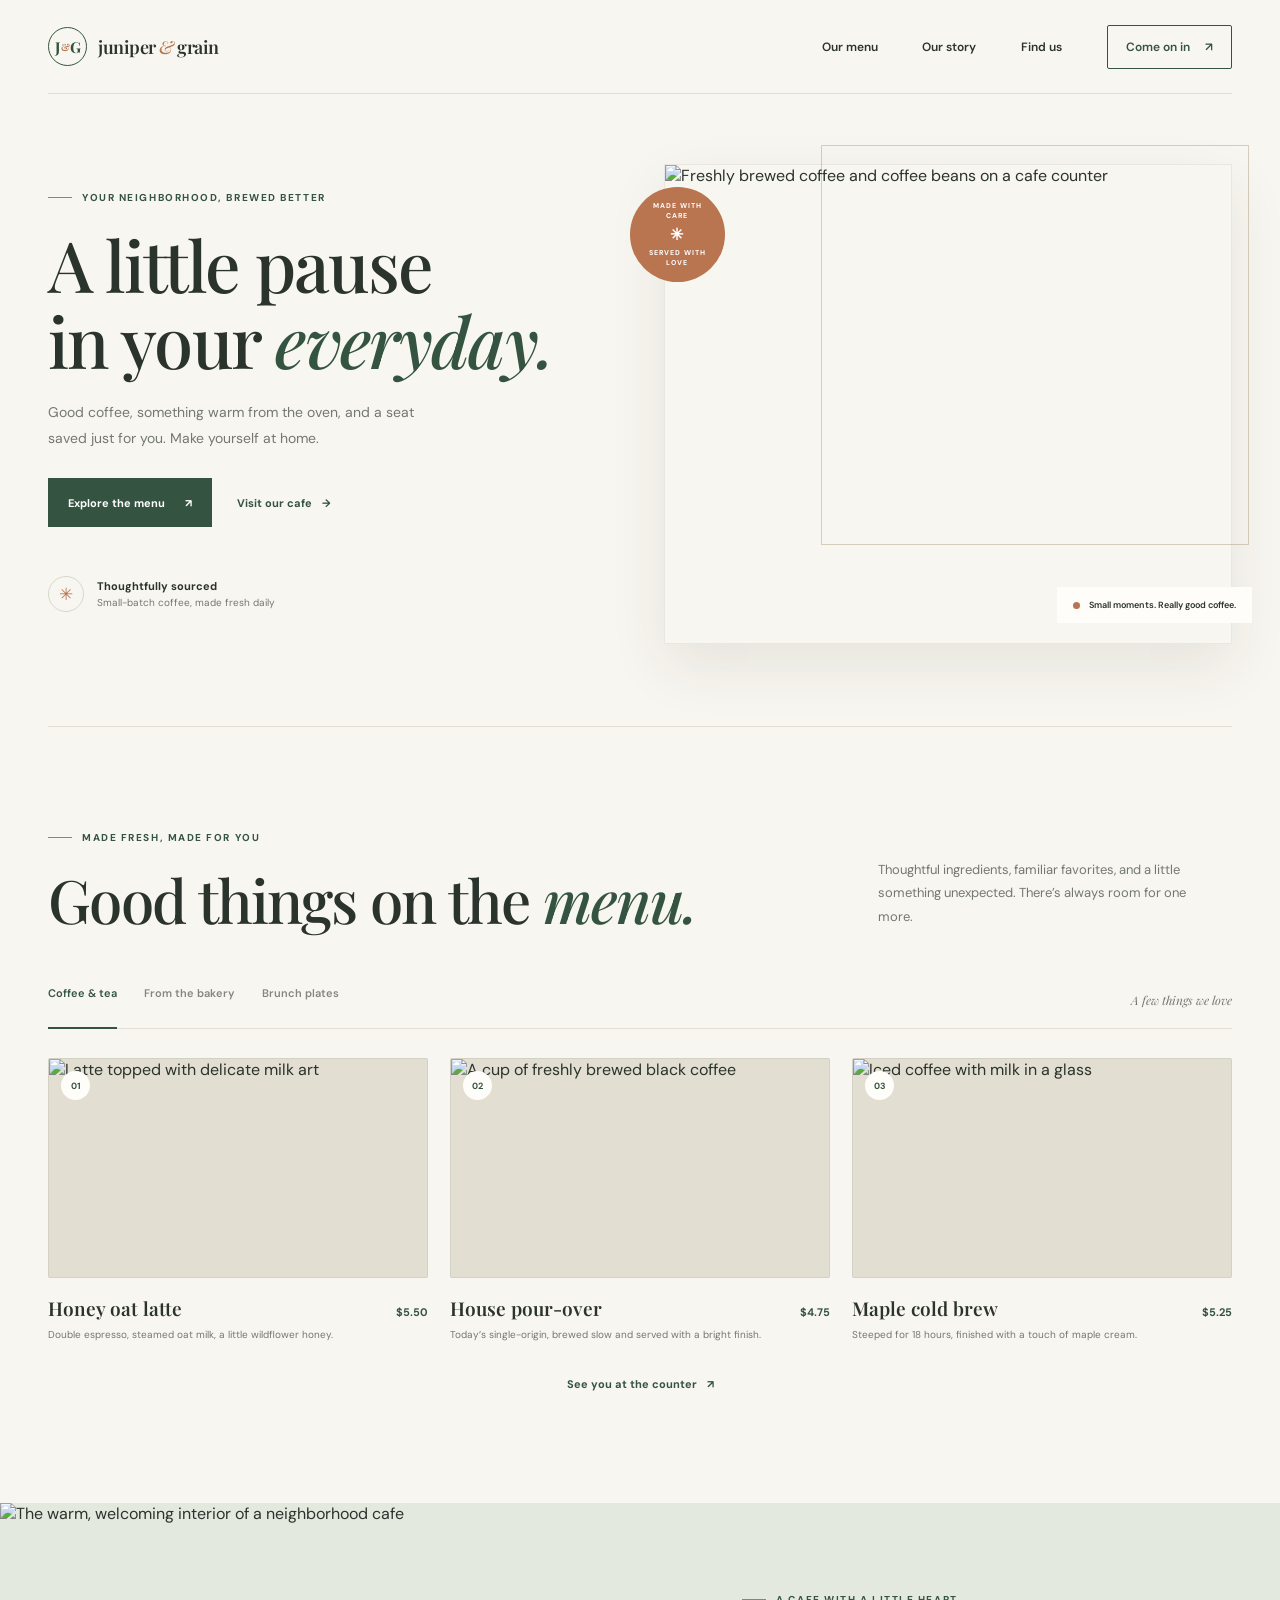
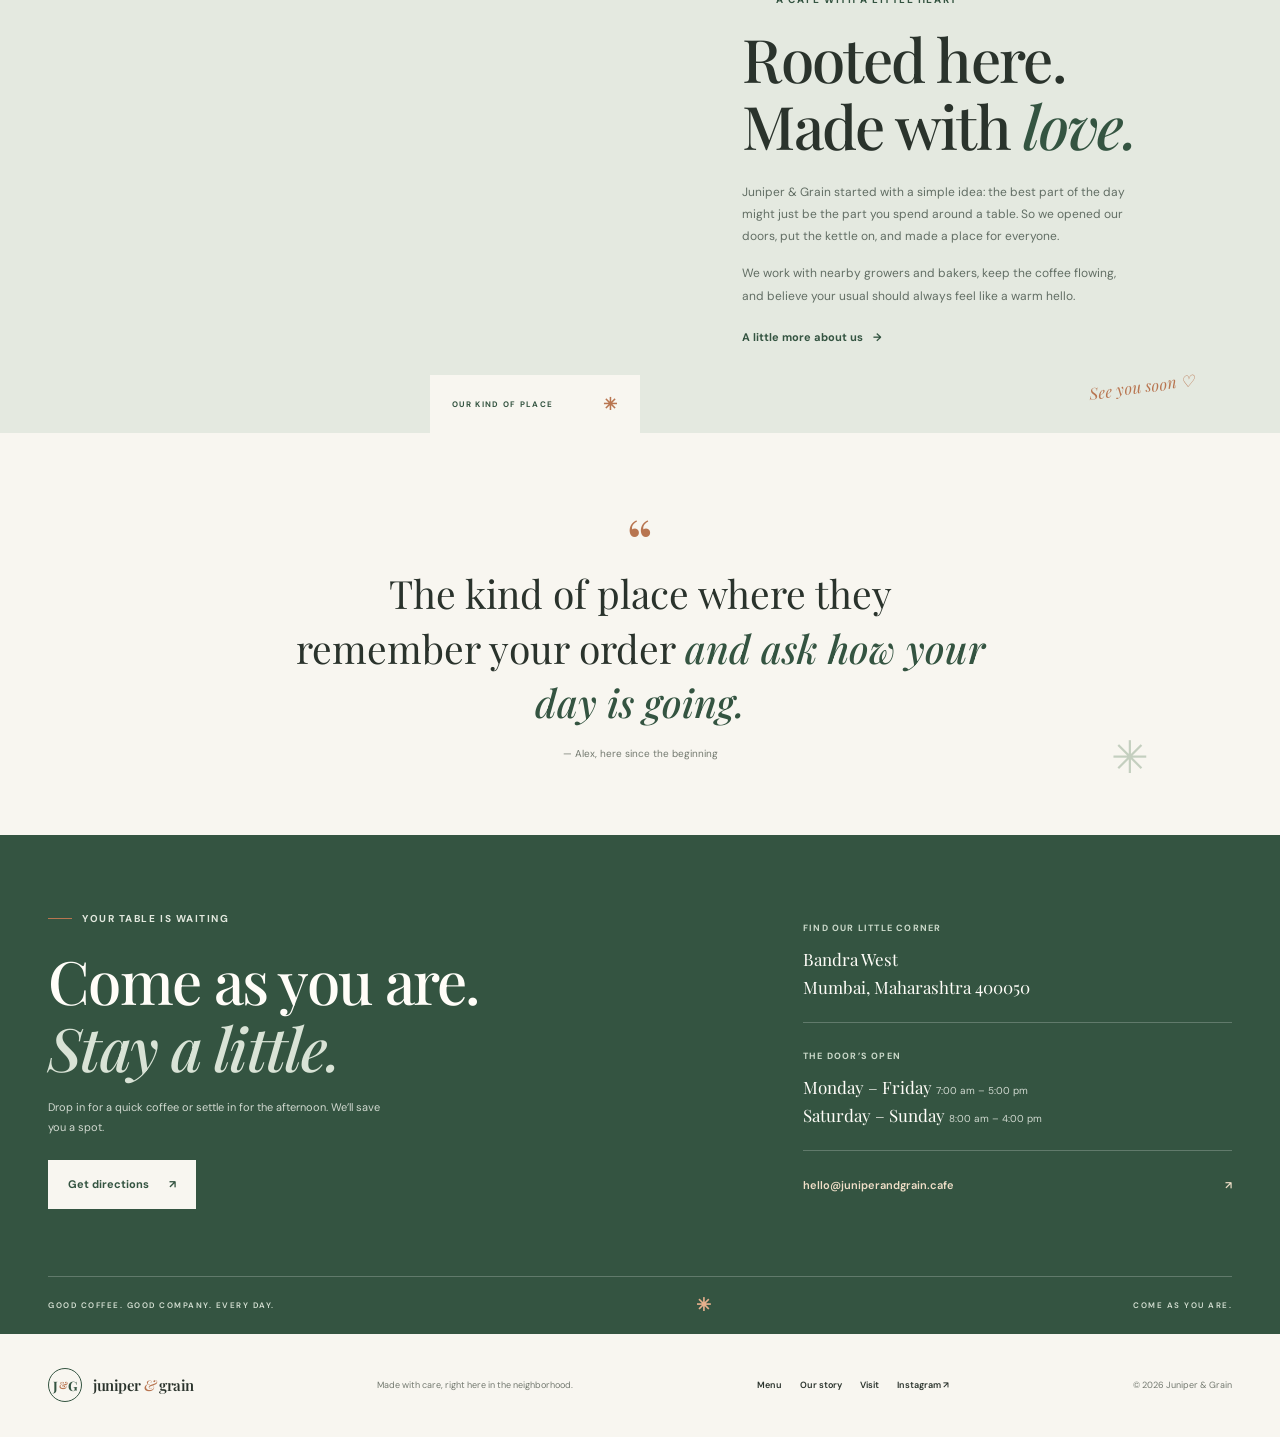
==== index.html @ 4d173488 "Build cafe landing page Co-authored-by: Copilot <223556219+Copilot@users.noreply.github.com>" ====
<!doctype html>
<html lang="en">
  <head>
    <meta charset="UTF-8" />
    <meta name="viewport" content="width=device-width, initial-scale=1.0" />
    <meta
      name="description"
      content="Juniper & Grain is your neighborhood cafe for thoughtfully brewed coffee, fresh pastries, and slow mornings."
    />
    <meta name="theme-color" content="#f6f2e9" />
    <title>Juniper &amp; Grain — A neighborhood cafe</title>
    <link rel="preconnect" href="https://fonts.googleapis.com" />
    <link rel="preconnect" href="https://fonts.gstatic.com" crossorigin />
    <link
      href="https://fonts.googleapis.com/css2?family=DM+Sans:wght@400;500;600;700&family=Playfair+Display:wght@500;600;700&display=swap"
      rel="stylesheet"
    />
    <link rel="stylesheet" href="styles.css" />
    <script src="script.js" defer></script>
  </head>
  <body>
    <a class="skip-link" href="#main">Skip to content</a>
    <header class="site-header">
      <a class="brand" href="#home" aria-label="Juniper and Grain home">
        <span class="brand-mark" aria-hidden="true">J<span>&amp;</span>G</span>
        <span class="brand-name">juniper <em>&amp;</em> grain</span>
      </a>

      <button
        class="menu-toggle"
        type="button"
        aria-expanded="false"
        aria-controls="primary-nav"
        aria-label="Open navigation"
      >
        <span></span>
        <span></span>
      </button>

      <nav class="primary-nav" id="primary-nav" aria-label="Main navigation">
        <a href="#menu">Our menu</a>
        <a href="#story">Our story</a>
        <a href="#visit">Find us</a>
        <a class="nav-cta" href="#visit">Come on in <span aria-hidden="true">↗</span></a>
      </nav>
    </header>

    <main id="main">
      <section class="hero section-wrap" id="home">
        <div class="hero-copy">
          <p class="eyebrow"><span></span> Your neighborhood, brewed better</p>
          <h1>A little pause<br /><span class="hero-heading-last">in your <em>everyday.</em></span></h1>
          <p class="hero-description">
            Good coffee, something warm from the oven, and a seat saved just for you.
            Make yourself at home.
          </p>
          <div class="hero-actions">
            <a class="button button-dark" href="#menu">Explore the menu <span aria-hidden="true">↗</span></a>
            <a class="text-link" href="#visit">Visit our cafe <span aria-hidden="true">→</span></a>
          </div>
          <div class="hero-note">
            <span class="note-icon" aria-hidden="true">✳</span>
            <p><strong>Thoughtfully sourced</strong><br />Small-batch coffee, made fresh daily</p>
          </div>
        </div>
        <div class="hero-visual">
          <img
            src="https://images.unsplash.com/photo-1495474472287-4d71bcdd2085?auto=format&amp;fit=crop&amp;w=1200&amp;q=85"
            alt="Freshly brewed coffee and coffee beans on a cafe counter"
            fetchpriority="high"
          />
          <div class="image-stamp" aria-label="Made with care, served with love">
            <span>MADE WITH CARE</span>
            <span class="stamp-star" aria-hidden="true">✳</span>
            <span>SERVED WITH LOVE</span>
          </div>
          <div class="hero-caption">
            <span class="caption-dot"></span>
            <span>Small moments. Really good coffee.</span>
          </div>
        </div>
        <div class="hero-side-note" aria-hidden="true">EST. 2018&nbsp; · &nbsp;BREWED DAILY</div>
      </section>

      <section class="menu-section section-wrap" id="menu">
        <div class="section-heading">
          <div>
            <p class="eyebrow"><span></span> Made fresh, made for you</p>
            <h2>Good things<br class="mobile-break" /> on the <em>menu.</em></h2>
          </div>
          <p class="section-intro">
            Thoughtful ingredients, familiar favorites, and a little something
            unexpected. There’s always room for one more.
          </p>
        </div>

        <div class="menu-toolbar">
          <div class="menu-tabs" role="tablist" aria-label="Menu categories">
            <button class="menu-tab is-active" id="tab-coffee" type="button" role="tab" aria-selected="true" aria-controls="menu-items" data-category="coffee">Coffee &amp; tea</button>
            <button class="menu-tab" id="tab-bakery" type="button" role="tab" aria-selected="false" aria-controls="menu-items" data-category="bakery">From the bakery</button>
            <button class="menu-tab" id="tab-brunch" type="button" role="tab" aria-selected="false" aria-controls="menu-items" data-category="brunch">Brunch plates</button>
          </div>
          <span class="menu-caption">A few things we love</span>
        </div>

        <div class="menu-grid" id="menu-items" role="tabpanel" aria-labelledby="tab-coffee" aria-live="polite">
          <article class="menu-card" data-category="coffee">
            <div class="menu-card-image">
              <img src="https://images.unsplash.com/photo-1461023058943-07fcbe16d735?auto=format&amp;fit=crop&amp;w=700&amp;q=80" alt="Latte topped with delicate milk art" loading="lazy" />
              <span class="card-number">01</span>
            </div>
            <div class="menu-card-copy">
              <div><h3>Honey oat latte</h3><span class="price">$5.50</span></div>
              <p>Double espresso, steamed oat milk, a little wildflower honey.</p>
            </div>
          </article>
          <article class="menu-card" data-category="coffee">
            <div class="menu-card-image">
              <img src="https://images.unsplash.com/photo-1511920170033-f8396924c348?auto=format&amp;fit=crop&amp;w=700&amp;q=80" alt="A cup of freshly brewed black coffee" loading="lazy" />
              <span class="card-number">02</span>
            </div>
            <div class="menu-card-copy">
              <div><h3>House pour-over</h3><span class="price">$4.75</span></div>
              <p>Today’s single-origin, brewed slow and served with a bright finish.</p>
            </div>
          </article>
          <article class="menu-card" data-category="coffee">
            <div class="menu-card-image">
              <img src="https://images.unsplash.com/photo-1570968915860-54d5c301fa9f?auto=format&amp;fit=crop&amp;w=700&amp;q=80" alt="Iced coffee with milk in a glass" loading="lazy" />
              <span class="card-number">03</span>
            </div>
            <div class="menu-card-copy">
              <div><h3>Maple cold brew</h3><span class="price">$5.25</span></div>
              <p>Steeped for 18 hours, finished with a touch of maple cream.</p>
            </div>
          </article>
        </div>
        <a class="menu-all-link" href="#visit">See you at the counter <span aria-hidden="true">↗</span></a>
      </section>

      <section class="story-section" id="story">
        <div class="story-image">
          <img
            src="https://images.unsplash.com/photo-1445116572660-236099ec97a0?auto=format&amp;fit=crop&amp;w=1200&amp;q=85"
            alt="The warm, welcoming interior of a neighborhood cafe"
            loading="lazy"
          />
          <div class="story-image-label"><span>OUR KIND OF PLACE</span><span aria-hidden="true">✳</span></div>
        </div>
        <div class="story-copy">
          <p class="eyebrow"><span></span> A cafe with a little heart</p>
          <h2>Rooted here.<br />Made with <em>love.</em></h2>
          <p>
            Juniper &amp; Grain started with a simple idea: the best part of the day
            might just be the part you spend around a table. So we opened our doors,
            put the kettle on, and made a place for everyone.
          </p>
          <p>
            We work with nearby growers and bakers, keep the coffee flowing, and
            believe your usual should always feel like a warm hello.
          </p>
          <a class="text-link" href="#visit">A little more about us <span aria-hidden="true">→</span></a>
          <div class="handwritten">See you soon <span aria-hidden="true">♡</span></div>
        </div>
      </section>

      <section class="quote-section section-wrap">
        <span class="quote-mark" aria-hidden="true">“</span>
        <blockquote>
          The kind of place where they remember your order
          <em>and ask how your day is going.</em>
        </blockquote>
        <p>— Alex, here since the beginning</p>
        <div class="quote-decoration" aria-hidden="true">✳</div>
      </section>

      <section class="visit-section" id="visit">
        <div class="visit-inner section-wrap">
          <div class="visit-heading">
            <p class="eyebrow"><span></span> Your table is waiting</p>
            <h2>Come as you are.<br /><em>Stay a little.</em></h2>
            <p>Drop in for a quick coffee or settle in for the afternoon. We’ll save you a spot.</p>
            <a class="button button-light" href="https://maps.google.com/?q=Juniper+and+Grain+Cafe,+Bandra+West,+Mumbai" target="_blank" rel="noreferrer">Get directions <span aria-hidden="true">↗</span></a>
          </div>
          <div class="visit-details">
            <div class="detail-block">
              <span class="detail-label">Find our little corner</span>
              <p>Bandra West<br />Mumbai, Maharashtra 400050</p>
            </div>
            <div class="detail-block">
              <span class="detail-label">The door’s open</span>
              <p>Monday – Friday <span>7:00 am – 5:00 pm</span><br />Saturday – Sunday <span>8:00 am – 4:00 pm</span></p>
            </div>
            <a class="contact-link" href="mailto:hello@juniperandgrain.cafe">hello@juniperandgrain.cafe <span aria-hidden="true">↗</span></a>
          </div>
        </div>
        <div class="visit-bottom section-wrap">
          <span>GOOD COFFEE. GOOD COMPANY. EVERY DAY.</span>
          <span aria-hidden="true">✳</span>
          <span>COME AS YOU ARE.</span>
        </div>
      </section>
    </main>

    <footer class="site-footer section-wrap">
      <a class="brand" href="#home" aria-label="Juniper and Grain home">
        <span class="brand-mark" aria-hidden="true">J<span>&amp;</span>G</span>
        <span class="brand-name">juniper <em>&amp;</em> grain</span>
      </a>
      <p>Made with care, right here in the neighborhood.</p>
      <div class="footer-links">
        <a href="#menu">Menu</a>
        <a href="#story">Our story</a>
        <a href="#visit">Visit</a>
        <a href="https://instagram.com" target="_blank" rel="noreferrer">Instagram ↗</a>
      </div>
      <span class="copyright">© <span id="year"></span> Juniper &amp; Grain</span>
    </footer>
  </body>
</html>
---- styles.css ----
:root {
  color-scheme: light;
  --cream: #f8f6f0;
  --paper: #fffdf9;
  --ink: #2a332c;
  --muted: #73796f;
  --green: #345441;
  --green-dark: #24392d;
  --sage: #e4e9e0;
  --orange: #b87550;
  --line: #e2dfd5;
  --serif: "Playfair Display", Georgia, serif;
  --sans: "DM Sans", Arial, sans-serif;
}

* {
  box-sizing: border-box;
}

html {
  scroll-behavior: smooth;
  scroll-padding-top: 90px;
}

body {
  margin: 0;
  background: var(--cream);
  color: var(--ink);
  font-family: var(--sans);
  -webkit-font-smoothing: antialiased;
}

img {
  display: block;
  width: 100%;
}

a {
  color: inherit;
  text-decoration: none;
}

button {
  font: inherit;
}

.skip-link {
  position: absolute;
  z-index: 20;
  top: 10px;
  left: 10px;
  padding: 10px 14px;
  transform: translateY(-160%);
  background: var(--paper);
  color: var(--ink);
}

.skip-link:focus {
  transform: translateY(0);
}

.section-wrap {
  width: min(1200px, calc(100% - 96px));
  margin-inline: auto;
}

.site-header {
  position: relative;
  z-index: 5;
  display: flex;
  width: min(1320px, calc(100% - 96px));
  height: 94px;
  margin: 0 auto;
  align-items: center;
  justify-content: space-between;
  border-bottom: 1px solid rgba(38, 53, 44, 0.13);
}

.brand {
  display: inline-flex;
  align-items: center;
  gap: 11px;
}

.brand-mark {
  display: flex;
  width: 39px;
  height: 39px;
  align-items: center;
  justify-content: center;
  border: 1.4px solid var(--green);
  border-radius: 50%;
  color: var(--green);
  font-family: var(--serif);
  font-size: 15px;
  font-weight: 700;
  letter-spacing: -1.5px;
}

.brand-mark span {
  margin-inline: 2px;
  color: var(--orange);
  font-size: 10px;
}

.brand-name {
  font-family: var(--serif);
  font-size: 18px;
  font-weight: 600;
  letter-spacing: -0.5px;
}

.brand-name em {
  color: var(--orange);
  font-weight: 500;
}

.primary-nav {
  display: flex;
  align-items: center;
  gap: clamp(24px, 3.5vw, 52px);
  font-size: 12px;
  font-weight: 600;
}

.primary-nav > a:not(.nav-cta),
.footer-links a {
  transition: color 160ms ease;
}

.primary-nav > a:not(.nav-cta):hover,
.footer-links a:hover {
  color: var(--orange);
}

.nav-cta {
  padding: 13px 18px;
  border: 1px solid var(--green);
  border-radius: 2px;
  color: var(--green);
  transition: background 160ms ease, color 160ms ease;
}

.nav-cta:hover {
  background: var(--green);
  color: var(--paper);
}

.nav-cta span {
  margin-left: 12px;
}

.menu-toggle {
  display: none;
}

.hero {
  position: relative;
  display: grid;
  min-height: 610px;
  padding-block: 70px 82px;
  align-items: center;
  grid-template-columns: 1fr 1fr;
  gap: 4%;
}

.hero-copy {
  padding-bottom: 5px;
}

.eyebrow {
  display: flex;
  margin: 0 0 22px;
  align-items: center;
  gap: 10px;
  color: var(--green);
  font-size: 10px;
  font-weight: 700;
  letter-spacing: 1.55px;
  text-transform: uppercase;
}

.eyebrow > span {
  width: 24px;
  height: 1px;
  background: var(--orange);
}

h1,
h2,
h3,
p {
  margin-top: 0;
}

h1,
h2 {
  font-family: var(--serif);
  font-weight: 500;
  letter-spacing: -1.7px;
}

.hero h1 {
  margin-bottom: 22px;
  font-size: clamp(52px, 5.5vw, 72px);
  line-height: 1.08;
}

.hero-heading-last {
  white-space: nowrap;
}

h1 em,
h2 em {
  color: var(--green);
  font-weight: 500;
}

.hero-description {
  max-width: 390px;
  margin-bottom: 27px;
  color: var(--muted);
  font-size: 14px;
  line-height: 1.85;
}

.hero-actions {
  display: flex;
  align-items: center;
  gap: 25px;
}

.button {
  display: inline-flex;
  min-height: 49px;
  padding: 0 20px;
  align-items: center;
  justify-content: center;
  gap: 20px;
  font-size: 11px;
  font-weight: 700;
  transition: transform 160ms ease, background 160ms ease;
}

.button:hover {
  transform: translateY(-2px);
}

.button-dark {
  background: var(--green);
  color: white;
}

.button-dark:hover {
  background: var(--green-dark);
}

.text-link {
  display: inline-flex;
  align-items: center;
  gap: 10px;
  color: var(--green);
  font-size: 11px;
  font-weight: 700;
}

.text-link span,
.menu-all-link span {
  transition: transform 160ms ease;
}

.text-link:hover span,
.menu-all-link:hover span {
  transform: translateX(4px);
}

.hero-note {
  display: flex;
  margin-top: 49px;
  align-items: center;
  gap: 13px;
}

.note-icon {
  display: grid;
  width: 36px;
  height: 36px;
  place-items: center;
  border: 1px solid #d5d9cd;
  border-radius: 50%;
  color: var(--orange);
  font-size: 17px;
}

.hero-note p {
  margin: 0;
  color: var(--muted);
  font-size: 10px;
  line-height: 1.55;
}

.hero-note strong {
  color: var(--ink);
  font-size: 11px;
}

.hero-visual {
  position: relative;
  min-width: 0;
  height: min(480px, 40vw);
  min-height: 370px;
}

.hero-visual::before {
  position: absolute;
  z-index: -1;
  top: -19px;
  right: -17px;
  width: 75%;
  height: 83%;
  border: 1px solid #d5cdbb;
  content: "";
}

.hero-visual > img {
  height: 100%;
  border: 1px solid rgba(42, 51, 44, 0.08);
  box-shadow: 0 22px 55px rgba(48, 47, 36, 0.09);
  object-fit: cover;
  object-position: center;
}

.image-stamp {
  position: absolute;
  top: 23px;
  left: -34px;
  display: flex;
  width: 95px;
  height: 95px;
  padding: 15px;
  align-items: center;
  justify-content: center;
  flex-direction: column;
  border-radius: 50%;
  background: var(--orange);
  color: white;
  font-size: 7px;
  font-weight: 700;
  letter-spacing: 1px;
  line-height: 1.5;
  text-align: center;
}

.stamp-star {
  margin: 1px 0;
  font-size: 16px;
}

.hero-caption {
  position: absolute;
  right: -20px;
  bottom: 21px;
  display: flex;
  padding: 12px 16px;
  align-items: center;
  gap: 9px;
  background: var(--paper);
  font-size: 9px;
  font-weight: 600;
}

.caption-dot {
  width: 7px;
  height: 7px;
  border-radius: 50%;
  background: var(--orange);
}

.hero-side-note {
  position: absolute;
  right: -51px;
  bottom: 73px;
  color: #77786e;
  font-size: 8px;
  letter-spacing: 1.8px;
  transform: rotate(90deg);
  transform-origin: right center;
}

.menu-section {
  padding-block: 104px 112px;
  border-top: 1px solid var(--line);
}

.section-heading {
  display: flex;
  align-items: end;
  justify-content: space-between;
  gap: 40px;
}

.section-heading h2,
.story-copy h2,
.visit-heading h2 {
  margin-bottom: 0;
  font-size: clamp(42px, 5vw, 60px);
  line-height: 1.12;
}

.section-intro {
  max-width: 330px;
  margin: 0 2% 5px 0;
  color: var(--muted);
  font-size: 13px;
  line-height: 1.8;
}

.mobile-break {
  display: none;
}

.menu-toolbar {
  display: flex;
  margin-top: 53px;
  padding-bottom: 14px;
  align-items: center;
  justify-content: space-between;
  border-bottom: 1px solid var(--line);
}

.menu-tabs {
  display: flex;
  gap: 27px;
}

.menu-tab {
  position: relative;
  padding: 0 0 14px;
  border: 0;
  background: transparent;
  color: #85877f;
  cursor: pointer;
  font-size: 11px;
  font-weight: 600;
}

.menu-tab::after {
  position: absolute;
  right: 0;
  bottom: -15px;
  left: 0;
  height: 2px;
  background: transparent;
  content: "";
}

.menu-tab.is-active {
  color: var(--green);
}

.menu-tab.is-active::after {
  background: var(--green);
}

.menu-tab:focus-visible,
a:focus-visible,
.menu-toggle:focus-visible {
  outline: 2px solid var(--orange);
  outline-offset: 4px;
}

.menu-caption {
  color: var(--muted);
  font-family: var(--serif);
  font-size: 12px;
  font-style: italic;
}

.menu-grid {
  display: grid;
  padding-top: 29px;
  grid-template-columns: repeat(3, 1fr);
  gap: 22px;
}

.menu-card {
  min-width: 0;
  animation: card-in 260ms ease both;
}

@keyframes card-in {
  from {
    opacity: 0;
    transform: translateY(8px);
  }
  to {
    opacity: 1;
    transform: translateY(0);
  }
}

.menu-card-image {
  position: relative;
  height: 220px;
  overflow: hidden;
  border: 1px solid rgba(42, 51, 44, 0.08);
  border-radius: 2px;
  background: #e2ded1;
}

.menu-card-image img {
  height: 100%;
  object-fit: cover;
  transition: transform 350ms ease;
}

.menu-card:hover .menu-card-image img {
  transform: scale(1.04);
}

.card-number {
  position: absolute;
  top: 12px;
  left: 12px;
  display: grid;
  width: 29px;
  height: 29px;
  place-items: center;
  border-radius: 50%;
  background: var(--paper);
  color: var(--green);
  font-size: 9px;
  font-weight: 700;
}

.menu-card-copy {
  padding-top: 17px;
}

.menu-card-copy > div {
  display: flex;
  align-items: baseline;
  justify-content: space-between;
  gap: 12px;
}

.menu-card h3 {
  margin-bottom: 6px;
  font-family: var(--serif);
  font-size: 19px;
  font-weight: 600;
}

.price {
  color: var(--green);
  font-size: 11px;
  font-weight: 700;
}

.menu-card-copy p {
  margin-bottom: 0;
  color: var(--muted);
  font-size: 10px;
  line-height: 1.6;
}

.menu-all-link {
  display: flex;
  width: fit-content;
  margin: 34px auto 0;
  align-items: center;
  gap: 10px;
  color: var(--green);
  font-size: 11px;
  font-weight: 700;
}

.story-section {
  display: grid;
  min-height: 530px;
  grid-template-columns: 1fr 1fr;
  background: var(--sage);
}

.story-image {
  position: relative;
  min-height: 500px;
}

.story-image > img {
  height: 100%;
  object-fit: cover;
}

.story-image-label {
  position: absolute;
  right: 0;
  bottom: 0;
  display: flex;
  min-width: 210px;
  padding: 18px 22px;
  align-items: center;
  justify-content: space-between;
  background: var(--cream);
  color: var(--green);
  font-size: 8px;
  font-weight: 700;
  letter-spacing: 1.3px;
}

.story-image-label span:last-child {
  color: var(--orange);
  font-size: 17px;
}

.story-copy {
  position: relative;
  display: flex;
  max-width: 600px;
  padding: 78px clamp(48px, 8vw, 120px);
  justify-content: center;
  flex-direction: column;
}

.story-copy .eyebrow {
  margin-bottom: 19px;
}

.story-copy h2 {
  margin-bottom: 22px;
}

.story-copy > p:not(.eyebrow) {
  margin-bottom: 15px;
  color: #626e64;
  font-size: 12px;
  line-height: 1.85;
}

.story-copy .text-link {
  margin-top: 8px;
}

.handwritten {
  position: absolute;
  right: 46px;
  bottom: 36px;
  color: var(--orange);
  font-family: var(--serif);
  font-size: 16px;
  font-style: italic;
  transform: rotate(-8deg);
}

.quote-section {
  position: relative;
  display: flex;
  min-height: 370px;
  padding-block: 75px;
  align-items: center;
  justify-content: center;
  flex-direction: column;
  text-align: center;
}

.quote-mark {
  height: 44px;
  color: var(--orange);
  font-family: var(--serif);
  font-size: 66px;
  line-height: 1;
}

.quote-section blockquote {
  max-width: 690px;
  margin: 14px 0 17px;
  font-family: var(--serif);
  font-size: clamp(25px, 3.5vw, 39px);
  line-height: 1.4;
}

.quote-section blockquote em {
  color: var(--green);
  font-weight: 500;
}

.quote-section > p {
  margin: 0;
  color: var(--muted);
  font-size: 10px;
}

.quote-decoration {
  position: absolute;
  right: 7%;
  bottom: 48px;
  color: #c4cfbf;
  font-size: 45px;
}

.visit-section {
  background: var(--green);
  color: #fffdf8;
}

.visit-inner {
  display: grid;
  padding-block: 77px 67px;
  grid-template-columns: 1fr 0.7fr;
  gap: 12%;
}

.visit-heading .eyebrow {
  color: #e2e8de;
}

.visit-heading h2 {
  margin-bottom: 17px;
}

.visit-heading h2 em {
  color: #d9e3d6;
}

.visit-heading > p:not(.eyebrow) {
  max-width: 350px;
  margin-bottom: 22px;
  color: #d1d9d0;
  font-size: 11px;
  line-height: 1.8;
}

.button-light {
  background: var(--cream);
  color: var(--green);
}

.button-light:hover {
  background: white;
}

.visit-details {
  padding-top: 10px;
}

.detail-block {
  margin-bottom: 27px;
  padding-bottom: 21px;
  border-bottom: 1px solid rgba(255, 255, 255, 0.22);
}

.detail-label {
  display: block;
  margin-bottom: 11px;
  color: #cbd9ca;
  font-size: 9px;
  font-weight: 700;
  letter-spacing: 1.2px;
  text-transform: uppercase;
}

.detail-block p {
  margin: 0;
  font-family: var(--serif);
  font-size: 17px;
  line-height: 1.65;
}

.detail-block p span {
  color: #d1d9d0;
  font-family: var(--sans);
  font-size: 10px;
}

.contact-link {
  display: flex;
  justify-content: space-between;
  color: #f0dfc8;
  font-size: 11px;
  font-weight: 600;
}

.visit-bottom {
  display: flex;
  min-height: 58px;
  align-items: center;
  justify-content: space-between;
  border-top: 1px solid rgba(255, 255, 255, 0.22);
  color: #d4dfd2;
  font-size: 8px;
  font-weight: 600;
  letter-spacing: 1.5px;
}

.visit-bottom span:nth-child(2) {
  color: #e7b08d;
  font-size: 18px;
}

.site-footer {
  display: flex;
  min-height: 103px;
  align-items: center;
  justify-content: space-between;
  gap: 20px;
}

.site-footer .brand-mark {
  display: flex;
  width: 34px;
  height: 34px;
  font-size: 13px;
}

.site-footer .brand-name {
  font-size: 15px;
}

.site-footer > p,
.copyright {
  margin: 0;
  color: var(--muted);
  font-size: 9px;
}

.footer-links {
  display: flex;
  gap: 18px;
  font-size: 9px;
  font-weight: 600;
}

@media (min-width: 1500px) {
  .hero {
    min-height: 680px;
  }
}

@media (max-width: 900px) {
  .section-wrap,
  .site-header {
    width: calc(100% - 56px);
  }

  .hero {
    min-height: auto;
    padding-block: 65px 72px;
    gap: 4%;
  }

  .hero-heading-last {
    white-space: normal;
  }

  .hero h1 {
    font-size: clamp(49px, 7vw, 65px);
  }

  .hero-visual {
    height: 430px;
    min-height: 350px;
  }

  .hero-side-note {
    right: -27px;
  }

  .story-copy {
    padding: 55px 45px;
  }

  .story-image {
    min-height: 450px;
  }

  .site-footer {
    flex-wrap: wrap;
    padding-block: 24px;
  }
}

@media (max-width: 650px) {
  html {
    scroll-padding-top: 72px;
  }

  .section-wrap,
  .site-header {
    width: calc(100% - 40px);
  }

  .site-header {
    height: 72px;
  }

  .brand-mark {
    width: 35px;
    height: 35px;
  }

  .brand-name {
    font-size: 16px;
  }

  .menu-toggle {
    display: flex;
    width: 42px;
    height: 42px;
    padding: 12px 8px;
    align-items: center;
    justify-content: center;
    flex-direction: column;
    gap: 6px;
    border: 1px solid var(--line);
    background: transparent;
    cursor: pointer;
  }

  .menu-toggle span {
    width: 18px;
    height: 1px;
    background: var(--green);
    transition: transform 160ms ease;
  }

  .menu-toggle[aria-expanded="true"] span:first-child {
    transform: translateY(3.5px) rotate(45deg);
  }

  .menu-toggle[aria-expanded="true"] span:last-child {
    transform: translateY(-3.5px) rotate(-45deg);
  }

  .primary-nav {
    position: absolute;
    top: 71px;
    right: -20px;
    left: -20px;
    display: none;
    padding: 14px 20px 21px;
    align-items: stretch;
    flex-direction: column;
    gap: 0;
    border-bottom: 1px solid var(--line);
    background: var(--cream);
  }

  .primary-nav.is-open {
    display: flex;
  }

  .primary-nav > a:not(.nav-cta) {
    padding: 13px 0;
    border-bottom: 1px solid var(--line);
  }

  .nav-cta {
    margin-top: 14px;
    text-align: center;
  }

  .hero {
    padding-block: 54px 58px;
    grid-template-columns: 1fr;
    gap: 43px;
  }

  .hero h1 {
    font-size: clamp(52px, 13vw, 70px);
  }

  .hero-description {
    max-width: 360px;
    font-size: 13px;
  }

  .hero-note {
    margin-top: 30px;
  }

  .hero-visual {
    height: 75vw;
    min-height: 290px;
    max-height: 440px;
    margin-right: 10px;
  }

  .hero-visual::before {
    top: -12px;
    right: -10px;
  }

  .image-stamp {
    top: 15px;
    left: -14px;
    width: 78px;
    height: 78px;
    font-size: 6px;
  }

  .hero-caption {
    right: -10px;
    bottom: 13px;
    padding: 10px 12px;
    font-size: 8px;
  }

  .hero-side-note {
    display: none;
  }

  .menu-section {
    padding-block: 72px 78px;
  }

  .section-heading {
    align-items: start;
    flex-direction: column;
    gap: 18px;
  }

  .section-heading h2,
  .story-copy h2,
  .visit-heading h2 {
    font-size: 47px;
  }

  .section-intro {
    max-width: 380px;
    margin: 0;
  }

  .mobile-break {
    display: block;
  }

  .menu-toolbar {
    margin-top: 34px;
    align-items: start;
    flex-direction: column;
    gap: 13px;
  }

  .menu-tabs {
    width: 100%;
    justify-content: space-between;
    gap: 13px;
  }

  .menu-tab {
    font-size: 10px;
  }

  .menu-caption {
    display: none;
  }

  .menu-grid {
    padding-top: 21px;
    grid-template-columns: 1fr;
    gap: 23px;
  }

  .menu-card {
    display: grid;
    grid-template-columns: 0.88fr 1fr;
    align-items: center;
    gap: 16px;
  }

  .menu-card-image {
    height: 130px;
  }

  .menu-card-copy {
    padding-top: 0;
  }

  .menu-card-copy > div {
    align-items: start;
    flex-direction: column;
    gap: 2px;
  }

  .menu-card h3 {
    font-size: 16px;
  }

  .menu-card-copy p {
    font-size: 9px;
  }

  .story-section {
    grid-template-columns: 1fr;
  }

  .story-image {
    min-height: 0;
    height: 78vw;
    max-height: 440px;
  }

  .story-copy {
    min-height: 465px;
    padding: 55px 26px 72px;
  }

  .handwritten {
    right: 28px;
    bottom: 27px;
  }

  .quote-section {
    min-height: 330px;
    padding-block: 65px;
  }

  .quote-section blockquote {
    font-size: 28px;
  }

  .quote-decoration {
    right: 5px;
    bottom: 22px;
    font-size: 30px;
  }

  .visit-inner {
    padding-block: 61px 43px;
    grid-template-columns: 1fr;
    gap: 43px;
  }

  .visit-details {
    padding-top: 0;
  }

  .visit-bottom {
    min-height: 54px;
    font-size: 6px;
    letter-spacing: 0.8px;
  }

  .site-footer {
    min-height: auto;
    padding-block: 25px;
    justify-content: space-between;
    gap: 17px 10px;
  }

  .site-footer > p {
    width: calc(100% - 150px);
    text-align: right;
  }

  .footer-links {
    width: 100%;
    justify-content: space-between;
    gap: 8px;
  }
}

@media (prefers-reduced-motion: reduce) {
  *,
  *::before,
  *::after {
    scroll-behavior: auto !important;
    animation-duration: 0.01ms !important;
    animation-iteration-count: 1 !important;
    transition-duration: 0.01ms !important;
  }
}
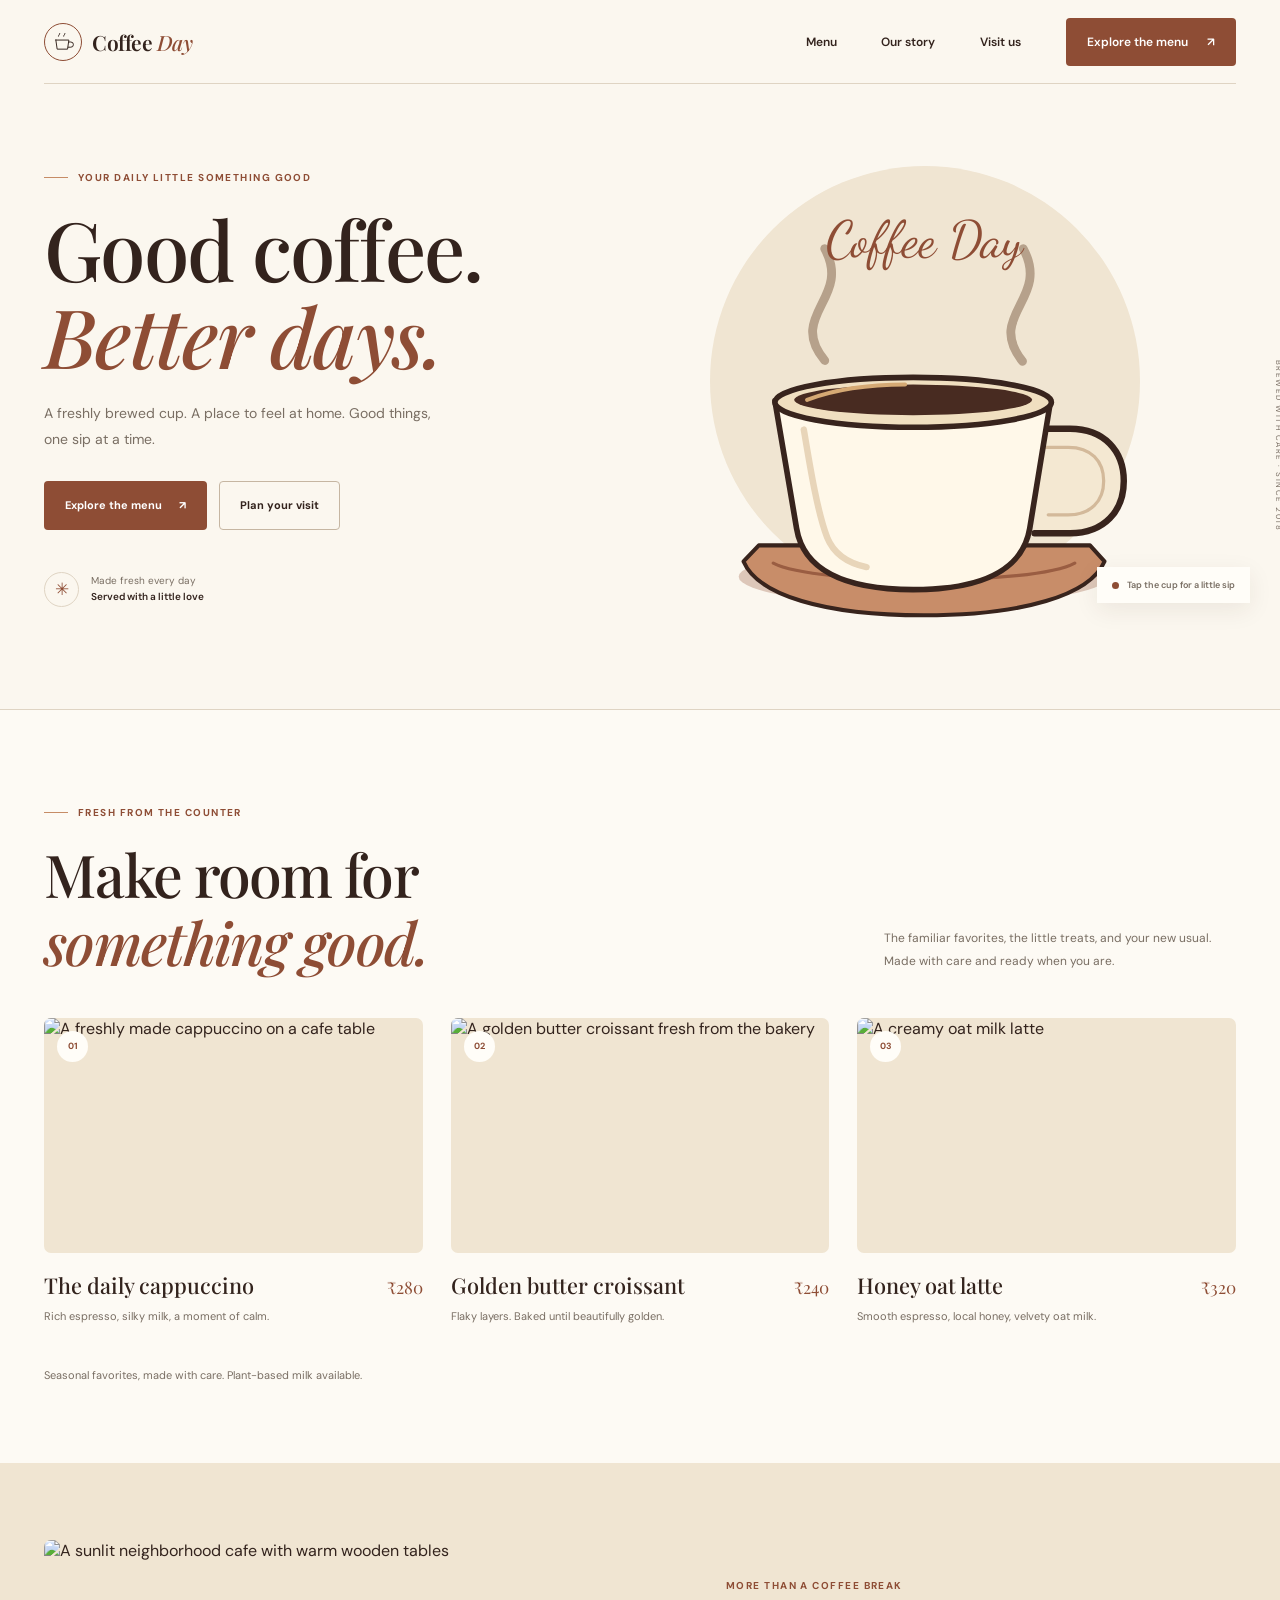
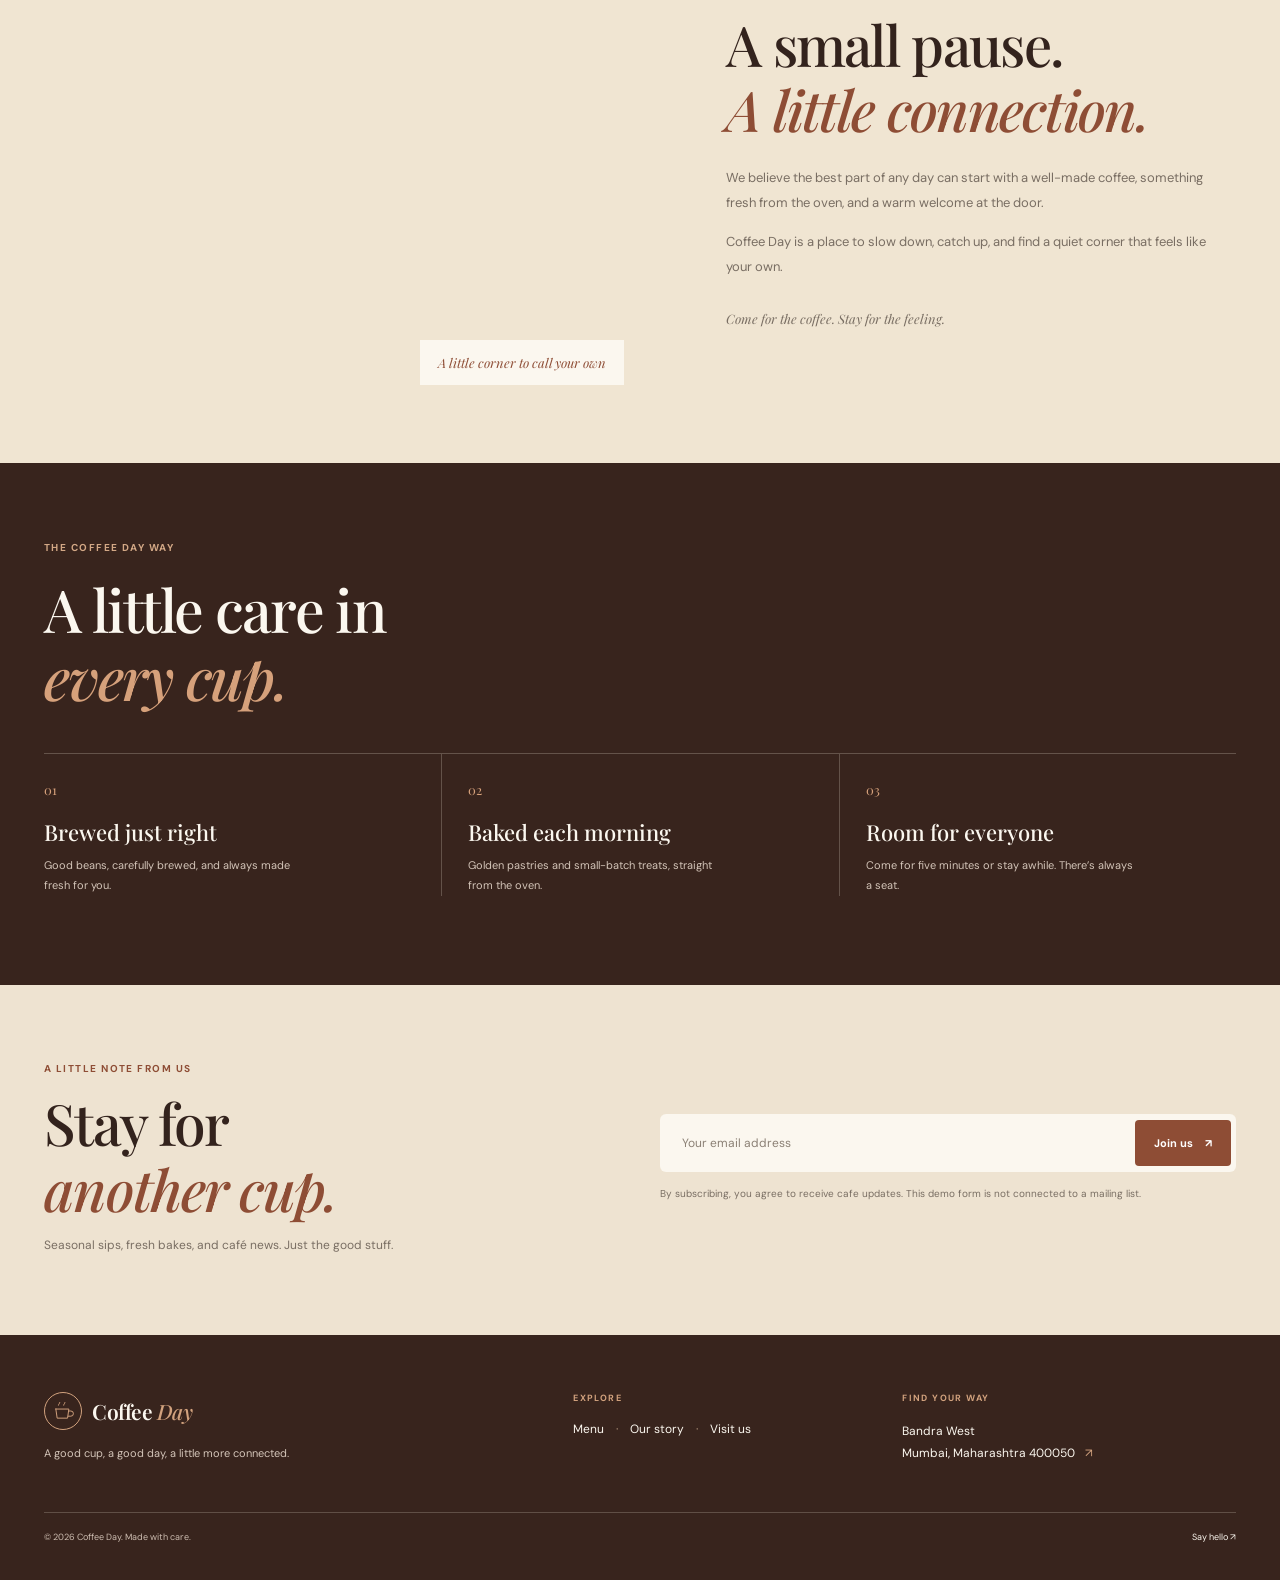
==== commit de762c7d: "Implement Figma cafe site and cup sound Co-authored-by: Copilot <223556219+Copilot@users.noreply.git" ====
--- a/index.html
+++ b/index.html
@@ -5,14 +5,14 @@
     <meta name="viewport" content="width=device-width, initial-scale=1.0" />
     <meta
       name="description"
-      content="Juniper & Grain is your neighborhood cafe for thoughtfully brewed coffee, fresh pastries, and slow mornings."
+      content="Coffee Day is your cozy neighborhood cafe for freshly brewed coffee, golden pastries, and better days."
     />
-    <meta name="theme-color" content="#f6f2e9" />
-    <title>Juniper &amp; Grain — A neighborhood cafe</title>
+    <meta name="theme-color" content="#fbf7ef" />
+    <title>Coffee Day — Good coffee. Better days.</title>
     <link rel="preconnect" href="https://fonts.googleapis.com" />
     <link rel="preconnect" href="https://fonts.gstatic.com" crossorigin />
     <link
-      href="https://fonts.googleapis.com/css2?family=DM+Sans:wght@400;500;600;700&family=Playfair+Display:wght@500;600;700&display=swap"
+      href="https://fonts.googleapis.com/css2?family=DM+Sans:wght@400;500;600;700&family=Playfair+Display:ital,wght@0,500;0,600;1,500;1,600&family=Dancing+Script:wght@600&display=swap"
       rel="stylesheet"
     />
     <link rel="stylesheet" href="styles.css" />
@@ -20,10 +20,16 @@
   </head>
   <body>
     <a class="skip-link" href="#main">Skip to content</a>
+
     <header class="site-header">
-      <a class="brand" href="#home" aria-label="Juniper and Grain home">
-        <span class="brand-mark" aria-hidden="true">J<span>&amp;</span>G</span>
-        <span class="brand-name">juniper <em>&amp;</em> grain</span>
+      <a class="wordmark" href="#home" aria-label="Coffee Day home">
+        <span class="wordmark-icon" aria-hidden="true">
+          <svg viewBox="0 0 40 40">
+            <path d="M9 17h20l-2 14H11L9 17Z" />
+            <path d="M29 20h3a4 4 0 0 1 0 8h-4M13 11c0-2 2-2 2-4m6 4c0-2 2-2 2-4" />
+          </svg>
+        </span>
+        <span>Coffee <em>Day</em></span>
       </a>
 
       <button
@@ -38,183 +44,230 @@
       </button>
 
       <nav class="primary-nav" id="primary-nav" aria-label="Main navigation">
-        <a href="#menu">Our menu</a>
+        <a href="#menu">Menu</a>
         <a href="#story">Our story</a>
-        <a href="#visit">Find us</a>
-        <a class="nav-cta" href="#visit">Come on in <span aria-hidden="true">↗</span></a>
+        <a href="#visit">Visit us</a>
+        <a class="nav-cta" href="#menu">Explore the menu <span aria-hidden="true">↗</span></a>
       </nav>
     </header>
 
     <main id="main">
       <section class="hero section-wrap" id="home">
         <div class="hero-copy">
-          <p class="eyebrow"><span></span> Your neighborhood, brewed better</p>
-          <h1>A little pause<br /><span class="hero-heading-last">in your <em>everyday.</em></span></h1>
+          <p class="eyebrow"><span></span> Your daily little something good</p>
+          <h1>Good coffee.<br /><em>Better days.</em></h1>
           <p class="hero-description">
-            Good coffee, something warm from the oven, and a seat saved just for you.
-            Make yourself at home.
+            A freshly brewed cup. A place to feel at home. Good things, one sip at a time.
           </p>
           <div class="hero-actions">
-            <a class="button button-dark" href="#menu">Explore the menu <span aria-hidden="true">↗</span></a>
-            <a class="text-link" href="#visit">Visit our cafe <span aria-hidden="true">→</span></a>
+            <a class="button button-primary" href="#menu">Explore the menu <span aria-hidden="true">↗</span></a>
+            <a class="button button-outline" href="#visit">Plan your visit</a>
           </div>
           <div class="hero-note">
-            <span class="note-icon" aria-hidden="true">✳</span>
-            <p><strong>Thoughtfully sourced</strong><br />Small-batch coffee, made fresh daily</p>
-          </div>
-        </div>
-        <div class="hero-visual">
-          <img
-            src="https://images.unsplash.com/photo-1495474472287-4d71bcdd2085?auto=format&amp;fit=crop&amp;w=1200&amp;q=85"
-            alt="Freshly brewed coffee and coffee beans on a cafe counter"
-            fetchpriority="high"
-          />
-          <div class="image-stamp" aria-label="Made with care, served with love">
-            <span>MADE WITH CARE</span>
-            <span class="stamp-star" aria-hidden="true">✳</span>
-            <span>SERVED WITH LOVE</span>
-          </div>
-          <div class="hero-caption">
-            <span class="caption-dot"></span>
-            <span>Small moments. Really good coffee.</span>
-          </div>
-        </div>
-        <div class="hero-side-note" aria-hidden="true">EST. 2018&nbsp; · &nbsp;BREWED DAILY</div>
-      </section>
-
-      <section class="menu-section section-wrap" id="menu">
-        <div class="section-heading">
-          <div>
-            <p class="eyebrow"><span></span> Made fresh, made for you</p>
-            <h2>Good things<br class="mobile-break" /> on the <em>menu.</em></h2>
-          </div>
-          <p class="section-intro">
-            Thoughtful ingredients, familiar favorites, and a little something
-            unexpected. There’s always room for one more.
-          </p>
-        </div>
-
-        <div class="menu-toolbar">
-          <div class="menu-tabs" role="tablist" aria-label="Menu categories">
-            <button class="menu-tab is-active" id="tab-coffee" type="button" role="tab" aria-selected="true" aria-controls="menu-items" data-category="coffee">Coffee &amp; tea</button>
-            <button class="menu-tab" id="tab-bakery" type="button" role="tab" aria-selected="false" aria-controls="menu-items" data-category="bakery">From the bakery</button>
-            <button class="menu-tab" id="tab-brunch" type="button" role="tab" aria-selected="false" aria-controls="menu-items" data-category="brunch">Brunch plates</button>
-          </div>
-          <span class="menu-caption">A few things we love</span>
-        </div>
-
-        <div class="menu-grid" id="menu-items" role="tabpanel" aria-labelledby="tab-coffee" aria-live="polite">
-          <article class="menu-card" data-category="coffee">
-            <div class="menu-card-image">
-              <img src="https://images.unsplash.com/photo-1461023058943-07fcbe16d735?auto=format&amp;fit=crop&amp;w=700&amp;q=80" alt="Latte topped with delicate milk art" loading="lazy" />
-              <span class="card-number">01</span>
+            <span class="note-sparkle" aria-hidden="true">✳</span>
+            <span>Made fresh every day<br /><strong>Served with a little love</strong></span>
+          </div>
+        </div>
+
+        <div class="hero-art">
+          <div class="art-sun"></div>
+          <div class="art-heading">Coffee Day</div>
+          <button
+            class="cup-tap-target"
+            type="button"
+            aria-label="Tap the coffee cup to hear a sip sound"
+            aria-describedby="coffee-sound-hint"
+          >
+            <svg class="coffee-illustration" viewBox="0 0 620 510" aria-hidden="true">
+              <path class="steam" d="M186 171c-47-57 34-77 0-139" />
+              <path class="steam" d="M432 172c-46-58 35-77 1-140" />
+              <ellipse class="saucer-shadow" cx="309" cy="440" rx="230" ry="36" />
+              <path class="saucer" d="M85 421c18 42 100 67 224 67s207-25 225-67l-18-20H104l-19 20Z" />
+              <path class="saucer-line" d="M122 423c54 28 324 28 375 0" />
+              <path class="handle" d="M456 256h35c43 0 67 28 67 65s-24 65-67 65h-44" />
+              <path class="handle-inner" d="M461 279h28c28 0 44 17 44 42s-16 42-44 42h-25" />
+              <path class="cup" d="M124 221h343l-26 159c-8 48-54 76-145 76s-137-28-145-76l-27-159Z" />
+              <ellipse class="coffee-rim" cx="296" cy="223" rx="172" ry="31" />
+              <ellipse class="coffee" cx="296" cy="220" rx="148" ry="19" />
+              <path class="coffee-glint" d="M164 220c35-13 80-19 122-19" />
+              <path class="cup-shine" d="M160 257c8 48 17 103 29 134 8 20 25 32 49 37" />
+            </svg>
+          </button>
+          <span class="visually-hidden" id="coffee-sound-hint">Activate to hear a gentle cup clink followed by a coffee sip sound.</span>
+          <p class="visually-hidden" id="sound-status" aria-live="polite"></p>
+          <div class="art-caption"><span></span> Tap the cup for a little sip</div>
+          <span class="art-since">BREWED WITH CARE · SINCE 2018</span>
+        </div>
+      </section>
+
+      <section class="menu-section" id="menu">
+        <div class="section-wrap">
+          <div class="section-heading">
+            <div>
+              <p class="eyebrow"><span></span> Fresh from the counter</p>
+              <h2>Make room for<br /><em>something good.</em></h2>
             </div>
-            <div class="menu-card-copy">
-              <div><h3>Honey oat latte</h3><span class="price">$5.50</span></div>
-              <p>Double espresso, steamed oat milk, a little wildflower honey.</p>
-            </div>
-          </article>
-          <article class="menu-card" data-category="coffee">
-            <div class="menu-card-image">
-              <img src="https://images.unsplash.com/photo-1511920170033-f8396924c348?auto=format&amp;fit=crop&amp;w=700&amp;q=80" alt="A cup of freshly brewed black coffee" loading="lazy" />
-              <span class="card-number">02</span>
-            </div>
-            <div class="menu-card-copy">
-              <div><h3>House pour-over</h3><span class="price">$4.75</span></div>
-              <p>Today’s single-origin, brewed slow and served with a bright finish.</p>
-            </div>
-          </article>
-          <article class="menu-card" data-category="coffee">
-            <div class="menu-card-image">
-              <img src="https://images.unsplash.com/photo-1570968915860-54d5c301fa9f?auto=format&amp;fit=crop&amp;w=700&amp;q=80" alt="Iced coffee with milk in a glass" loading="lazy" />
-              <span class="card-number">03</span>
-            </div>
-            <div class="menu-card-copy">
-              <div><h3>Maple cold brew</h3><span class="price">$5.25</span></div>
-              <p>Steeped for 18 hours, finished with a touch of maple cream.</p>
-            </div>
-          </article>
-        </div>
-        <a class="menu-all-link" href="#visit">See you at the counter <span aria-hidden="true">↗</span></a>
+            <p class="section-intro">
+              The familiar favorites, the little treats, and your new usual. Made with
+              care and ready when you are.
+            </p>
+          </div>
+
+          <div class="menu-grid">
+            <article class="menu-card">
+              <div class="menu-image">
+                <img
+                  src="https://images.unsplash.com/photo-1495474472287-4d71bcdd2085?auto=format&amp;fit=crop&amp;w=900&amp;q=85"
+                  alt="A freshly made cappuccino on a cafe table"
+                  loading="lazy"
+                />
+                <span class="menu-index">01</span>
+              </div>
+              <div class="menu-card-heading">
+                <h3>The daily cappuccino</h3>
+                <span class="price">₹280</span>
+              </div>
+              <p>Rich espresso, silky milk, a moment of calm.</p>
+            </article>
+            <article class="menu-card">
+              <div class="menu-image">
+                <img
+                  src="https://images.unsplash.com/photo-1555507036-ab1f4038808a?auto=format&amp;fit=crop&amp;w=900&amp;q=85"
+                  alt="A golden butter croissant fresh from the bakery"
+                  loading="lazy"
+                />
+                <span class="menu-index">02</span>
+              </div>
+              <div class="menu-card-heading">
+                <h3>Golden butter croissant</h3>
+                <span class="price">₹240</span>
+              </div>
+              <p>Flaky layers. Baked until beautifully golden.</p>
+            </article>
+            <article class="menu-card">
+              <div class="menu-image">
+                <img
+                  src="https://images.unsplash.com/photo-1461023058943-07fcbe16d735?auto=format&amp;fit=crop&amp;w=900&amp;q=85"
+                  alt="A creamy oat milk latte"
+                  loading="lazy"
+                />
+                <span class="menu-index">03</span>
+              </div>
+              <div class="menu-card-heading">
+                <h3>Honey oat latte</h3>
+                <span class="price">₹320</span>
+              </div>
+              <p>Smooth espresso, local honey, velvety oat milk.</p>
+            </article>
+          </div>
+          <p class="menu-footnote">Seasonal favorites, made with care. Plant-based milk available.</p>
+        </div>
       </section>
 
       <section class="story-section" id="story">
-        <div class="story-image">
+        <div class="story-photo">
           <img
             src="https://images.unsplash.com/photo-1445116572660-236099ec97a0?auto=format&amp;fit=crop&amp;w=1200&amp;q=85"
-            alt="The warm, welcoming interior of a neighborhood cafe"
+            alt="A sunlit neighborhood cafe with warm wooden tables"
             loading="lazy"
           />
-          <div class="story-image-label"><span>OUR KIND OF PLACE</span><span aria-hidden="true">✳</span></div>
+          <span class="photo-caption">A little corner to call your own</span>
         </div>
         <div class="story-copy">
-          <p class="eyebrow"><span></span> A cafe with a little heart</p>
-          <h2>Rooted here.<br />Made with <em>love.</em></h2>
+          <p class="eyebrow">More than a coffee break</p>
+          <h2>A small pause.<br /><em>A little connection.</em></h2>
           <p>
-            Juniper &amp; Grain started with a simple idea: the best part of the day
-            might just be the part you spend around a table. So we opened our doors,
-            put the kettle on, and made a place for everyone.
+            We believe the best part of any day can start with a well-made coffee,
+            something fresh from the oven, and a warm welcome at the door.
           </p>
           <p>
-            We work with nearby growers and bakers, keep the coffee flowing, and
-            believe your usual should always feel like a warm hello.
+            Coffee Day is a place to slow down, catch up, and find a quiet corner that
+            feels like your own.
           </p>
-          <a class="text-link" href="#visit">A little more about us <span aria-hidden="true">→</span></a>
-          <div class="handwritten">See you soon <span aria-hidden="true">♡</span></div>
-        </div>
-      </section>
-
-      <section class="quote-section section-wrap">
-        <span class="quote-mark" aria-hidden="true">“</span>
-        <blockquote>
-          The kind of place where they remember your order
-          <em>and ask how your day is going.</em>
-        </blockquote>
-        <p>— Alex, here since the beginning</p>
-        <div class="quote-decoration" aria-hidden="true">✳</div>
-      </section>
-
-      <section class="visit-section" id="visit">
-        <div class="visit-inner section-wrap">
-          <div class="visit-heading">
-            <p class="eyebrow"><span></span> Your table is waiting</p>
-            <h2>Come as you are.<br /><em>Stay a little.</em></h2>
-            <p>Drop in for a quick coffee or settle in for the afternoon. We’ll save you a spot.</p>
-            <a class="button button-light" href="https://maps.google.com/?q=Juniper+and+Grain+Cafe,+Bandra+West,+Mumbai" target="_blank" rel="noreferrer">Get directions <span aria-hidden="true">↗</span></a>
-          </div>
-          <div class="visit-details">
-            <div class="detail-block">
-              <span class="detail-label">Find our little corner</span>
-              <p>Bandra West<br />Mumbai, Maharashtra 400050</p>
+          <p class="story-signoff">Come for the coffee. Stay for the feeling.</p>
+        </div>
+      </section>
+
+      <section class="coffee-way" aria-labelledby="coffee-way-title">
+        <div class="section-wrap">
+          <p class="eyebrow">The Coffee Day way</p>
+          <h2 id="coffee-way-title">A little care in<br /><em>every cup.</em></h2>
+          <div class="way-grid">
+            <article>
+              <span class="way-number">01</span>
+              <h3>Brewed just right</h3>
+              <p>Good beans, carefully brewed, and always made fresh for you.</p>
+            </article>
+            <article>
+              <span class="way-number">02</span>
+              <h3>Baked each morning</h3>
+              <p>Golden pastries and small-batch treats, straight from the oven.</p>
+            </article>
+            <article>
+              <span class="way-number">03</span>
+              <h3>Room for everyone</h3>
+              <p>Come for five minutes or stay awhile. There’s always a seat.</p>
+            </article>
+          </div>
+        </div>
+      </section>
+
+      <section class="newsletter-section" id="visit">
+        <div class="section-wrap newsletter-inner">
+          <div>
+            <p class="eyebrow">A little note from us</p>
+            <h2>Stay for<br /><em>another cup.</em></h2>
+            <p>Seasonal sips, fresh bakes, and café news. Just the good stuff.</p>
+          </div>
+          <div class="newsletter-form-wrap">
+            <form class="newsletter-form">
+              <label class="visually-hidden" for="email">Your email address</label>
+              <input id="email" name="email" type="email" placeholder="Your email address" autocomplete="email" required />
+              <button type="submit" aria-label="Sign up for cafe updates">Join us <span aria-hidden="true">↗</span></button>
+            </form>
+            <p class="form-note" id="form-note" aria-live="polite">
+              By subscribing, you agree to receive cafe updates. This demo form is not connected to a mailing list.
+            </p>
+          </div>
+        </div>
+      </section>
+    </main>
+
+    <footer class="site-footer">
+      <div class="section-wrap">
+        <div class="footer-main">
+          <div class="footer-brand">
+            <a class="wordmark wordmark-light" href="#home" aria-label="Coffee Day home">
+              <span class="wordmark-icon" aria-hidden="true">
+                <svg viewBox="0 0 40 40">
+                  <path d="M9 17h20l-2 14H11L9 17Z" />
+                  <path d="M29 20h3a4 4 0 0 1 0 8h-4M13 11c0-2 2-2 2-4m6 4c0-2 2-2 2-4" />
+                </svg>
+              </span>
+              <span>Coffee <em>Day</em></span>
+            </a>
+            <p>A good cup, a good day, a little more connected.</p>
+          </div>
+          <div class="footer-column">
+            <span class="footer-label">Explore</span>
+            <div class="footer-nav">
+              <a href="#menu">Menu</a>
+              <a href="#story">Our story</a>
+              <a href="#visit">Visit us</a>
             </div>
-            <div class="detail-block">
-              <span class="detail-label">The door’s open</span>
-              <p>Monday – Friday <span>7:00 am – 5:00 pm</span><br />Saturday – Sunday <span>8:00 am – 4:00 pm</span></p>
-            </div>
-            <a class="contact-link" href="mailto:hello@juniperandgrain.cafe">hello@juniperandgrain.cafe <span aria-hidden="true">↗</span></a>
-          </div>
-        </div>
-        <div class="visit-bottom section-wrap">
-          <span>GOOD COFFEE. GOOD COMPANY. EVERY DAY.</span>
-          <span aria-hidden="true">✳</span>
-          <span>COME AS YOU ARE.</span>
-        </div>
-      </section>
-    </main>
-
-    <footer class="site-footer section-wrap">
-      <a class="brand" href="#home" aria-label="Juniper and Grain home">
-        <span class="brand-mark" aria-hidden="true">J<span>&amp;</span>G</span>
-        <span class="brand-name">juniper <em>&amp;</em> grain</span>
-      </a>
-      <p>Made with care, right here in the neighborhood.</p>
-      <div class="footer-links">
-        <a href="#menu">Menu</a>
-        <a href="#story">Our story</a>
-        <a href="#visit">Visit</a>
-        <a href="https://instagram.com" target="_blank" rel="noreferrer">Instagram ↗</a>
+          </div>
+          <div class="footer-column">
+            <span class="footer-label">Find your way</span>
+            <a class="footer-address" href="https://maps.google.com/?q=Bandra+West,+Mumbai" target="_blank" rel="noreferrer">
+              Bandra West<br />Mumbai, Maharashtra 400050 <span aria-hidden="true">↗</span>
+            </a>
+          </div>
+        </div>
+        <div class="footer-bottom">
+          <span>© <span id="year"></span> Coffee Day. Made with care.</span>
+          <a href="mailto:hello@coffeeday.cafe">Say hello <span aria-hidden="true">↗</span></a>
+        </div>
       </div>
-      <span class="copyright">© <span id="year"></span> Juniper &amp; Grain</span>
     </footer>
   </body>
 </html>
--- a/styles.css
+++ b/styles.css
@@ -1,14 +1,14 @@
 :root {
   color-scheme: light;
-  --cream: #f8f6f0;
-  --paper: #fffdf9;
-  --ink: #2a332c;
-  --muted: #73796f;
-  --green: #345441;
-  --green-dark: #24392d;
-  --sage: #e4e9e0;
-  --orange: #b87550;
-  --line: #e2dfd5;
+  --cream: #fbf7ef;
+  --cream-deep: #f0e5d2;
+  --paper: #fffdf8;
+  --ink: #33231d;
+  --muted: #796e63;
+  --brown: #8e4d35;
+  --brown-dark: #38241d;
+  --caramel: #c68c66;
+  --line: #dfd4c3;
   --serif: "Playfair Display", Georgia, serif;
   --sans: "DM Sans", Arial, sans-serif;
 }
@@ -19,7 +19,7 @@
 
 html {
   scroll-behavior: smooth;
-  scroll-padding-top: 90px;
+  scroll-padding-top: 85px;
 }
 
 body {
@@ -30,8 +30,12 @@
   -webkit-font-smoothing: antialiased;
 }
 
+img,
+svg {
+  display: block;
+}
+
 img {
-  display: block;
   width: 100%;
 }
 
@@ -40,79 +44,81 @@
   text-decoration: none;
 }
 
-button {
+button,
+input {
   font: inherit;
 }
 
-.skip-link {
+.section-wrap {
+  width: min(1200px, calc(100% - 88px));
+  margin-inline: auto;
+}
+
+.visually-hidden,
+.skip-link:not(:focus) {
+  position: absolute;
+  width: 1px;
+  height: 1px;
+  overflow: hidden;
+  clip: rect(0, 0, 0, 0);
+  white-space: nowrap;
+  clip-path: inset(50%);
+}
+
+.skip-link:focus {
   position: absolute;
   z-index: 20;
   top: 10px;
   left: 10px;
   padding: 10px 14px;
-  transform: translateY(-160%);
   background: var(--paper);
   color: var(--ink);
-}
-
-.skip-link:focus {
-  transform: translateY(0);
-}
-
-.section-wrap {
-  width: min(1200px, calc(100% - 96px));
-  margin-inline: auto;
 }
 
 .site-header {
   position: relative;
   z-index: 5;
   display: flex;
-  width: min(1320px, calc(100% - 96px));
-  height: 94px;
-  margin: 0 auto;
+  width: min(1320px, calc(100% - 88px));
+  min-height: 84px;
+  margin-inline: auto;
   align-items: center;
   justify-content: space-between;
-  border-bottom: 1px solid rgba(38, 53, 44, 0.13);
-}
-
-.brand {
+  border-bottom: 1px solid var(--line);
+}
+
+.wordmark {
   display: inline-flex;
   align-items: center;
-  gap: 11px;
-}
-
-.brand-mark {
-  display: flex;
-  width: 39px;
-  height: 39px;
-  align-items: center;
-  justify-content: center;
-  border: 1.4px solid var(--green);
-  border-radius: 50%;
-  color: var(--green);
+  gap: 10px;
   font-family: var(--serif);
-  font-size: 15px;
-  font-weight: 700;
-  letter-spacing: -1.5px;
-}
-
-.brand-mark span {
-  margin-inline: 2px;
-  color: var(--orange);
-  font-size: 10px;
-}
-
-.brand-name {
-  font-family: var(--serif);
-  font-size: 18px;
+  font-size: 21px;
   font-weight: 600;
   letter-spacing: -0.5px;
 }
 
-.brand-name em {
-  color: var(--orange);
+.wordmark em {
+  color: var(--brown);
   font-weight: 500;
+}
+
+.wordmark-icon {
+  display: grid;
+  width: 38px;
+  height: 38px;
+  place-items: center;
+  border: 1px solid var(--brown);
+  border-radius: 50%;
+}
+
+.wordmark-icon svg {
+  width: 26px;
+  height: 26px;
+  fill: none;
+  stroke: currentColor;
+  stroke-linecap: round;
+  stroke-linejoin: round;
+  stroke-width: 1.5;
 }
 
 .primary-nav {
@@ -124,30 +130,33 @@
 }
 
 .primary-nav > a:not(.nav-cta),
-.footer-links a {
+.footer-nav a,
+.footer-bottom a {
   transition: color 160ms ease;
 }
 
 .primary-nav > a:not(.nav-cta):hover,
-.footer-links a:hover {
-  color: var(--orange);
+.footer-nav a:hover,
+.footer-bottom a:hover {
+  color: var(--brown);
 }
 
 .nav-cta {
-  padding: 13px 18px;
-  border: 1px solid var(--green);
-  border-radius: 2px;
-  color: var(--green);
-  transition: background 160ms ease, color 160ms ease;
-}
-
-.nav-cta:hover {
-  background: var(--green);
-  color: var(--paper);
-}
-
-.nav-cta span {
-  margin-left: 12px;
+  display: inline-flex;
+  min-height: 48px;
+  padding: 0 21px;
+  align-items: center;
+  gap: 19px;
+  border-radius: 4px;
+  background: var(--brown);
+  color: white;
+  transition: background 160ms ease, transform 160ms ease;
+}
+
+.nav-cta:hover,
+.button-primary:hover {
+  transform: translateY(-2px);
+  background: #75402d;
 }
 
 .menu-toggle {
@@ -155,35 +164,34 @@
 }
 
 .hero {
-  position: relative;
   display: grid;
-  min-height: 610px;
-  padding-block: 70px 82px;
-  align-items: center;
-  grid-template-columns: 1fr 1fr;
-  gap: 4%;
+  min-height: 625px;
+  padding-block: 67px 78px;
+  align-items: center;
+  grid-template-columns: 0.9fr 1.1fr;
+  gap: 5%;
 }
 
 .hero-copy {
-  padding-bottom: 5px;
+  padding-bottom: 4px;
 }
 
 .eyebrow {
   display: flex;
-  margin: 0 0 22px;
+  margin: 0 0 21px;
   align-items: center;
   gap: 10px;
-  color: var(--green);
+  color: var(--brown);
   font-size: 10px;
   font-weight: 700;
-  letter-spacing: 1.55px;
+  letter-spacing: 1.45px;
   text-transform: uppercase;
 }
 
 .eyebrow > span {
   width: 24px;
   height: 1px;
-  background: var(--orange);
+  background: var(--caramel);
 }
 
 h1,
@@ -201,33 +209,30 @@
 }
 
 .hero h1 {
-  margin-bottom: 22px;
-  font-size: clamp(52px, 5.5vw, 72px);
-  line-height: 1.08;
-}
-
-.hero-heading-last {
-  white-space: nowrap;
+  margin-bottom: 21px;
+  font-size: clamp(58px, 6.4vw, 82px);
+  line-height: 1.06;
 }
 
 h1 em,
 h2 em {
-  color: var(--green);
+  color: var(--brown);
   font-weight: 500;
 }
 
 .hero-description {
   max-width: 390px;
-  margin-bottom: 27px;
+  margin-bottom: 28px;
   color: var(--muted);
   font-size: 14px;
-  line-height: 1.85;
+  line-height: 1.9;
 }
 
 .hero-actions {
   display: flex;
-  align-items: center;
-  gap: 25px;
+  flex-wrap: wrap;
+  align-items: center;
+  gap: 12px;
 }
 
 .button {
@@ -236,164 +241,232 @@
   padding: 0 20px;
   align-items: center;
   justify-content: center;
-  gap: 20px;
+  gap: 17px;
+  border: 1px solid transparent;
+  border-radius: 4px;
   font-size: 11px;
   font-weight: 700;
-  transition: transform 160ms ease, background 160ms ease;
-}
-
-.button:hover {
-  transform: translateY(-2px);
-}
-
-.button-dark {
-  background: var(--green);
+  transition: background 160ms ease, color 160ms ease, transform 160ms ease;
+}
+
+.button-primary {
+  background: var(--brown);
   color: white;
 }
 
-.button-dark:hover {
-  background: var(--green-dark);
-}
-
-.text-link {
-  display: inline-flex;
-  align-items: center;
-  gap: 10px;
-  color: var(--green);
-  font-size: 11px;
-  font-weight: 700;
-}
-
-.text-link span,
-.menu-all-link span {
-  transition: transform 160ms ease;
-}
-
-.text-link:hover span,
-.menu-all-link:hover span {
-  transform: translateX(4px);
+.button-outline {
+  border-color: #c6b6a2;
+  color: var(--ink);
+}
+
+.button-outline:hover {
+  border-color: var(--brown);
+  color: var(--brown);
 }
 
 .hero-note {
   display: flex;
-  margin-top: 49px;
-  align-items: center;
-  gap: 13px;
-}
-
-.note-icon {
-  display: grid;
-  width: 36px;
-  height: 36px;
-  place-items: center;
-  border: 1px solid #d5d9cd;
-  border-radius: 50%;
-  color: var(--orange);
-  font-size: 17px;
-}
-
-.hero-note p {
-  margin: 0;
+  margin-top: 42px;
+  align-items: center;
+  gap: 12px;
   color: var(--muted);
   font-size: 10px;
-  line-height: 1.55;
+  line-height: 1.6;
 }
 
 .hero-note strong {
   color: var(--ink);
-  font-size: 11px;
-}
-
-.hero-visual {
+  font-weight: 600;
+}
+
+.note-sparkle {
+  display: grid;
+  width: 35px;
+  height: 35px;
+  place-items: center;
+  border: 1px solid var(--line);
+  border-radius: 50%;
+  color: var(--brown);
+  font-size: 17px;
+}
+
+.hero-art {
   position: relative;
   min-width: 0;
-  height: min(480px, 40vw);
-  min-height: 370px;
-}
-
-.hero-visual::before {
+  height: 470px;
+  isolation: isolate;
+}
+
+.art-sun {
   position: absolute;
   z-index: -1;
-  top: -19px;
-  right: -17px;
-  width: 75%;
-  height: 83%;
-  border: 1px solid #d5cdbb;
-  content: "";
-}
-
-.hero-visual > img {
+  top: 10px;
+  left: 50%;
+  width: min(92%, 430px);
+  aspect-ratio: 1;
+  border-radius: 50%;
+  background: var(--cream-deep);
+  transform: translateX(-50%);
+}
+
+.art-heading {
+  position: absolute;
+  z-index: 1;
+  top: 53px;
+  left: 50%;
+  color: var(--brown);
+  font-family: "Dancing Script", cursive;
+  font-size: clamp(34px, 4vw, 51px);
+  transform: translateX(-50%);
+  white-space: nowrap;
+}
+
+.cup-tap-target {
+  position: absolute;
+  right: 0;
+  bottom: -7px;
+  left: 0;
+  display: block;
+  width: 100%;
+  height: 410px;
+  padding: 0;
+  border: 0;
+  background: transparent;
+  cursor: pointer;
+}
+
+.coffee-illustration {
+  position: relative;
+  width: 100%;
   height: 100%;
-  border: 1px solid rgba(42, 51, 44, 0.08);
-  box-shadow: 0 22px 55px rgba(48, 47, 36, 0.09);
-  object-fit: cover;
-  object-position: center;
-}
-
-.image-stamp {
+  overflow: visible;
+  transition: transform 180ms ease;
+}
+
+.cup-tap-target:hover .coffee-illustration {
+  transform: translateY(-2px) rotate(-1deg);
+  transform-origin: 50% 70%;
+}
+
+.cup-tap-target.is-sipping .coffee-illustration {
+  transform: rotate(-3deg);
+  transform-origin: 50% 70%;
+}
+
+.steam {
+  fill: none;
+  stroke: #b6a18b;
+  stroke-linecap: round;
+  stroke-width: 11px;
+}
+
+.saucer-shadow {
+  fill: #9c6249;
+  opacity: 0.32;
+}
+
+.saucer {
+  fill: #c88d69;
+  stroke: var(--brown-dark);
+  stroke-linejoin: round;
+  stroke-width: 5px;
+}
+
+.saucer-line {
+  fill: none;
+  stroke: #9a5d42;
+  stroke-linecap: round;
+  stroke-width: 4px;
+}
+
+.handle {
+  fill: #f4e8d2;
+  stroke: var(--brown-dark);
+  stroke-linecap: round;
+  stroke-linejoin: round;
+  stroke-width: 8px;
+}
+
+.handle-inner {
+  fill: none;
+  stroke: #d3b99a;
+  stroke-linecap: round;
+  stroke-width: 4px;
+}
+
+.cup {
+  fill: #fff8e9;
+  stroke: var(--brown-dark);
+  stroke-linejoin: round;
+  stroke-width: 7px;
+}
+
+.coffee-rim {
+  fill: #f0dfc0;
+  stroke: var(--brown-dark);
+  stroke-width: 7px;
+}
+
+.coffee {
+  fill: #482b21;
+}
+
+.coffee-glint,
+.cup-shine {
+  fill: none;
+  stroke: #d5a974;
+  stroke-linecap: round;
+  stroke-width: 5px;
+}
+
+.cup-shine {
+  stroke: #e8d5b9;
+  stroke-width: 8px;
+}
+
+.art-caption {
   position: absolute;
-  top: 23px;
-  left: -34px;
+  right: -14px;
+  bottom: 23px;
   display: flex;
-  width: 95px;
-  height: 95px;
-  padding: 15px;
-  align-items: center;
-  justify-content: center;
-  flex-direction: column;
-  border-radius: 50%;
-  background: var(--orange);
-  color: white;
-  font-size: 7px;
-  font-weight: 700;
-  letter-spacing: 1px;
-  line-height: 1.5;
-  text-align: center;
-}
-
-.stamp-star {
-  margin: 1px 0;
-  font-size: 16px;
-}
-
-.hero-caption {
-  position: absolute;
-  right: -20px;
-  bottom: 21px;
-  display: flex;
-  padding: 12px 16px;
-  align-items: center;
-  gap: 9px;
+  padding: 12px 15px;
+  align-items: center;
+  gap: 8px;
   background: var(--paper);
+  box-shadow: 0 7px 25px rgba(58, 39, 27, 0.08);
+  color: var(--muted);
   font-size: 9px;
   font-weight: 600;
-}
-
-.caption-dot {
+  pointer-events: none;
+}
+
+.art-caption span {
   width: 7px;
   height: 7px;
   border-radius: 50%;
-  background: var(--orange);
-}
-
-.hero-side-note {
+  background: var(--brown);
+}
+
+.art-since {
   position: absolute;
-  right: -51px;
-  bottom: 73px;
-  color: #77786e;
+  right: -42px;
+  bottom: 90px;
+  color: var(--muted);
   font-size: 8px;
-  letter-spacing: 1.8px;
+  letter-spacing: 1.5px;
   transform: rotate(90deg);
   transform-origin: right center;
 }
 
 .menu-section {
-  padding-block: 104px 112px;
+  padding-block: 96px 81px;
   border-top: 1px solid var(--line);
+  background: #fdfaf4;
 }
 
 .section-heading {
   display: flex;
+  margin-bottom: 42px;
   align-items: end;
   justify-content: space-between;
   gap: 40px;
@@ -401,439 +474,386 @@
 
 .section-heading h2,
 .story-copy h2,
-.visit-heading h2 {
+.coffee-way h2,
+.newsletter-inner h2 {
   margin-bottom: 0;
-  font-size: clamp(42px, 5vw, 60px);
-  line-height: 1.12;
+  font-size: clamp(42px, 5vw, 59px);
+  line-height: 1.15;
 }
 
 .section-intro {
-  max-width: 330px;
-  margin: 0 2% 5px 0;
+  max-width: 340px;
+  margin: 0 1% 4px 0;
   color: var(--muted);
-  font-size: 13px;
-  line-height: 1.8;
-}
-
-.mobile-break {
-  display: none;
-}
-
-.menu-toolbar {
-  display: flex;
-  margin-top: 53px;
-  padding-bottom: 14px;
-  align-items: center;
-  justify-content: space-between;
-  border-bottom: 1px solid var(--line);
-}
-
-.menu-tabs {
-  display: flex;
-  gap: 27px;
-}
-
-.menu-tab {
-  position: relative;
-  padding: 0 0 14px;
-  border: 0;
-  background: transparent;
-  color: #85877f;
-  cursor: pointer;
-  font-size: 11px;
-  font-weight: 600;
-}
-
-.menu-tab::after {
-  position: absolute;
-  right: 0;
-  bottom: -15px;
-  left: 0;
-  height: 2px;
-  background: transparent;
-  content: "";
-}
-
-.menu-tab.is-active {
-  color: var(--green);
-}
-
-.menu-tab.is-active::after {
-  background: var(--green);
-}
-
-.menu-tab:focus-visible,
-a:focus-visible,
-.menu-toggle:focus-visible {
-  outline: 2px solid var(--orange);
-  outline-offset: 4px;
-}
-
-.menu-caption {
-  color: var(--muted);
-  font-family: var(--serif);
   font-size: 12px;
-  font-style: italic;
+  line-height: 1.85;
 }
 
 .menu-grid {
   display: grid;
-  padding-top: 29px;
-  grid-template-columns: repeat(3, 1fr);
-  gap: 22px;
+  grid-template-columns: repeat(3, minmax(0, 1fr));
+  gap: 28px;
 }
 
 .menu-card {
   min-width: 0;
-  animation: card-in 260ms ease both;
-}
-
-@keyframes card-in {
-  from {
-    opacity: 0;
-    transform: translateY(8px);
-  }
-  to {
-    opacity: 1;
-    transform: translateY(0);
-  }
-}
-
-.menu-card-image {
+}
+
+.menu-image {
   position: relative;
-  height: 220px;
+  height: 235px;
   overflow: hidden;
-  border: 1px solid rgba(42, 51, 44, 0.08);
-  border-radius: 2px;
-  background: #e2ded1;
-}
-
-.menu-card-image img {
+  border-radius: 7px;
+  background: var(--cream-deep);
+}
+
+.menu-image img {
   height: 100%;
   object-fit: cover;
   transition: transform 350ms ease;
 }
 
-.menu-card:hover .menu-card-image img {
-  transform: scale(1.04);
-}
-
-.card-number {
+.menu-card:hover .menu-image img {
+  transform: scale(1.035);
+}
+
+.menu-index {
   position: absolute;
-  top: 12px;
-  left: 12px;
+  top: 13px;
+  left: 13px;
   display: grid;
-  width: 29px;
-  height: 29px;
+  width: 31px;
+  height: 31px;
   place-items: center;
   border-radius: 50%;
   background: var(--paper);
-  color: var(--green);
+  color: var(--brown);
   font-size: 9px;
   font-weight: 700;
 }
 
-.menu-card-copy {
-  padding-top: 17px;
-}
-
-.menu-card-copy > div {
+.menu-card-heading {
   display: flex;
+  margin-top: 17px;
   align-items: baseline;
   justify-content: space-between;
   gap: 12px;
 }
 
 .menu-card h3 {
-  margin-bottom: 6px;
+  margin-bottom: 0;
   font-family: var(--serif);
-  font-size: 19px;
-  font-weight: 600;
+  font-size: clamp(17px, 1.7vw, 22px);
+  font-weight: 500;
+  line-height: 1.35;
 }
 
 .price {
-  color: var(--green);
+  color: var(--brown);
+  font-family: var(--serif);
+  font-size: 17px;
+  white-space: nowrap;
+}
+
+.menu-card > p {
+  margin: 8px 0 0;
+  color: var(--muted);
+  font-size: 11px;
+  line-height: 1.7;
+}
+
+.menu-footnote {
+  margin: 42px 0 0;
+  color: var(--muted);
+  font-size: 11px;
+}
+
+.story-section {
+  display: grid;
+  min-height: 600px;
+  padding: 70px max(44px, calc((100vw - 1200px) / 2));
+  align-items: center;
+  grid-template-columns: 1fr 0.88fr;
+  gap: clamp(50px, 8vw, 115px);
+  background: var(--cream-deep);
+}
+
+.story-photo {
+  position: relative;
+  height: 445px;
+  min-width: 0;
+}
+
+.story-photo img {
+  height: 100%;
+  border-radius: 7px;
+  object-fit: cover;
+}
+
+.photo-caption {
+  position: absolute;
+  right: 0;
+  bottom: 0;
+  padding: 14px 18px;
+  background: var(--cream);
+  color: var(--brown);
+  font-family: var(--serif);
+  font-size: 13px;
+  font-style: italic;
+}
+
+.story-copy {
+  max-width: 490px;
+}
+
+.story-copy .eyebrow {
+  margin-bottom: 20px;
+}
+
+.story-copy h2 {
+  margin-bottom: 25px;
+  font-size: clamp(40px, 4.5vw, 56px);
+}
+
+.story-copy > p:not(.eyebrow) {
+  margin-bottom: 15px;
+  color: var(--muted);
+  font-size: 13px;
+  line-height: 1.9;
+}
+
+.story-copy .story-signoff {
+  margin-top: 27px;
+  color: var(--brown);
+  font-family: var(--serif);
+  font-size: 20px;
+  font-style: italic;
+}
+
+.coffee-way {
+  padding-block: 78px 89px;
+  background: var(--brown-dark);
+  color: var(--cream);
+}
+
+.coffee-way .eyebrow {
+  color: #d3a886;
+}
+
+.coffee-way h2 {
+  margin-bottom: 43px;
+  color: var(--cream);
+}
+
+.coffee-way h2 em {
+  color: #d6a17b;
+}
+
+.way-grid {
+  display: grid;
+  grid-template-columns: repeat(3, 1fr);
+  border-top: 1px solid rgba(255, 248, 233, 0.22);
+}
+
+.way-grid article {
+  padding: 25px 26px 0 0;
+}
+
+.way-grid article + article {
+  padding-left: 26px;
+  border-left: 1px solid rgba(255, 248, 233, 0.22);
+}
+
+.way-number {
+  color: #d6a17b;
+  font-family: var(--serif);
+  font-size: 13px;
+}
+
+.way-grid h3 {
+  margin: 17px 0 9px;
+  font-family: var(--serif);
+  font-size: 22px;
+  font-weight: 500;
+}
+
+.way-grid p {
+  max-width: 270px;
+  margin: 0;
+  color: #d3c4b8;
+  font-size: 11px;
+  line-height: 1.8;
+}
+
+.newsletter-section {
+  padding-block: 77px 82px;
+  background: #eee3d1;
+}
+
+.newsletter-inner {
+  display: grid;
+  align-items: center;
+  grid-template-columns: 0.95fr 1.05fr;
+  gap: 8%;
+}
+
+.newsletter-inner .eyebrow {
+  margin-bottom: 15px;
+}
+
+.newsletter-inner h2 {
+  font-size: clamp(42px, 5vw, 57px);
+}
+
+.newsletter-inner > div:first-child > p:last-child {
+  margin: 16px 0 0;
+  color: var(--muted);
+  font-size: 12px;
+}
+
+.newsletter-form {
+  display: flex;
+  min-height: 58px;
+  padding: 5px;
+  align-items: center;
+  border-radius: 6px;
+  background: var(--cream);
+}
+
+.newsletter-form input {
+  width: 100%;
+  min-width: 0;
+  padding: 0 17px;
+  border: 0;
+  outline: 0;
+  background: transparent;
+  color: var(--ink);
+  font-size: 12px;
+}
+
+.newsletter-form input::placeholder {
+  color: #8b8075;
+}
+
+.newsletter-form button {
+  display: inline-flex;
+  min-height: 46px;
+  padding: 0 19px;
+  align-items: center;
+  gap: 12px;
+  border: 0;
+  border-radius: 4px;
+  background: var(--brown);
+  color: white;
+  cursor: pointer;
   font-size: 11px;
   font-weight: 700;
-}
-
-.menu-card-copy p {
-  margin-bottom: 0;
+  white-space: nowrap;
+  transition: background 160ms ease;
+}
+
+.newsletter-form button:hover {
+  background: #75402d;
+}
+
+.form-note {
+  margin: 14px 0 0;
   color: var(--muted);
   font-size: 10px;
   line-height: 1.6;
 }
 
-.menu-all-link {
+.site-footer {
+  padding-block: 57px 20px;
+  background: var(--brown-dark);
+  color: var(--cream);
+}
+
+.footer-main {
+  display: grid;
+  padding-bottom: 48px;
+  grid-template-columns: 1.3fr 0.7fr 1fr;
+  gap: 8%;
+}
+
+.wordmark-light {
+  color: var(--cream);
+}
+
+.wordmark-light .wordmark-icon {
+  border-color: #d2a27e;
+  color: #d2a27e;
+}
+
+.wordmark-light em {
+  color: #d2a27e;
+}
+
+.footer-brand > p {
+  margin: 16px 0 0;
+  color: #d3c4b8;
+  font-size: 11px;
+}
+
+.footer-column {
   display: flex;
-  width: fit-content;
-  margin: 34px auto 0;
-  align-items: center;
-  gap: 10px;
-  color: var(--green);
-  font-size: 11px;
-  font-weight: 700;
-}
-
-.story-section {
-  display: grid;
-  min-height: 530px;
-  grid-template-columns: 1fr 1fr;
-  background: var(--sage);
-}
-
-.story-image {
-  position: relative;
-  min-height: 500px;
-}
-
-.story-image > img {
-  height: 100%;
-  object-fit: cover;
-}
-
-.story-image-label {
-  position: absolute;
-  right: 0;
-  bottom: 0;
-  display: flex;
-  min-width: 210px;
-  padding: 18px 22px;
-  align-items: center;
-  justify-content: space-between;
-  background: var(--cream);
-  color: var(--green);
-  font-size: 8px;
-  font-weight: 700;
-  letter-spacing: 1.3px;
-}
-
-.story-image-label span:last-child {
-  color: var(--orange);
-  font-size: 17px;
-}
-
-.story-copy {
-  position: relative;
-  display: flex;
-  max-width: 600px;
-  padding: 78px clamp(48px, 8vw, 120px);
-  justify-content: center;
+  align-items: flex-start;
   flex-direction: column;
-}
-
-.story-copy .eyebrow {
-  margin-bottom: 19px;
-}
-
-.story-copy h2 {
-  margin-bottom: 22px;
-}
-
-.story-copy > p:not(.eyebrow) {
-  margin-bottom: 15px;
-  color: #626e64;
-  font-size: 12px;
-  line-height: 1.85;
-}
-
-.story-copy .text-link {
-  margin-top: 8px;
-}
-
-.handwritten {
-  position: absolute;
-  right: 46px;
-  bottom: 36px;
-  color: var(--orange);
-  font-family: var(--serif);
-  font-size: 16px;
-  font-style: italic;
-  transform: rotate(-8deg);
-}
-
-.quote-section {
-  position: relative;
-  display: flex;
-  min-height: 370px;
-  padding-block: 75px;
-  align-items: center;
-  justify-content: center;
-  flex-direction: column;
-  text-align: center;
-}
-
-.quote-mark {
-  height: 44px;
-  color: var(--orange);
-  font-family: var(--serif);
-  font-size: 66px;
-  line-height: 1;
-}
-
-.quote-section blockquote {
-  max-width: 690px;
-  margin: 14px 0 17px;
-  font-family: var(--serif);
-  font-size: clamp(25px, 3.5vw, 39px);
-  line-height: 1.4;
-}
-
-.quote-section blockquote em {
-  color: var(--green);
-  font-weight: 500;
-}
-
-.quote-section > p {
-  margin: 0;
-  color: var(--muted);
-  font-size: 10px;
-}
-
-.quote-decoration {
-  position: absolute;
-  right: 7%;
-  bottom: 48px;
-  color: #c4cfbf;
-  font-size: 45px;
-}
-
-.visit-section {
-  background: var(--green);
-  color: #fffdf8;
-}
-
-.visit-inner {
-  display: grid;
-  padding-block: 77px 67px;
-  grid-template-columns: 1fr 0.7fr;
-  gap: 12%;
-}
-
-.visit-heading .eyebrow {
-  color: #e2e8de;
-}
-
-.visit-heading h2 {
-  margin-bottom: 17px;
-}
-
-.visit-heading h2 em {
-  color: #d9e3d6;
-}
-
-.visit-heading > p:not(.eyebrow) {
-  max-width: 350px;
-  margin-bottom: 22px;
-  color: #d1d9d0;
-  font-size: 11px;
-  line-height: 1.8;
-}
-
-.button-light {
-  background: var(--cream);
-  color: var(--green);
-}
-
-.button-light:hover {
-  background: white;
-}
-
-.visit-details {
-  padding-top: 10px;
-}
-
-.detail-block {
-  margin-bottom: 27px;
-  padding-bottom: 21px;
-  border-bottom: 1px solid rgba(255, 255, 255, 0.22);
-}
-
-.detail-label {
-  display: block;
-  margin-bottom: 11px;
-  color: #cbd9ca;
+  gap: 17px;
+}
+
+.footer-label {
+  color: #d2a27e;
   font-size: 9px;
   font-weight: 700;
-  letter-spacing: 1.2px;
+  letter-spacing: 1.4px;
   text-transform: uppercase;
 }
 
-.detail-block p {
-  margin: 0;
-  font-family: var(--serif);
-  font-size: 17px;
-  line-height: 1.65;
-}
-
-.detail-block p span {
-  color: #d1d9d0;
-  font-family: var(--sans);
-  font-size: 10px;
-}
-
-.contact-link {
+.footer-nav {
   display: flex;
+  flex-wrap: wrap;
+  gap: 12px;
+  color: var(--cream);
+  font-size: 12px;
+}
+
+.footer-nav a + a::before {
+  margin-right: 12px;
+  color: #bb9e86;
+  content: "·";
+}
+
+.footer-address {
+  color: var(--cream);
+  font-size: 12px;
+  line-height: 1.8;
+}
+
+.footer-address span {
+  margin-left: 7px;
+  color: #d2a27e;
+}
+
+.footer-bottom {
+  display: flex;
+  min-height: 48px;
+  align-items: center;
   justify-content: space-between;
-  color: #f0dfc8;
-  font-size: 11px;
-  font-weight: 600;
-}
-
-.visit-bottom {
-  display: flex;
-  min-height: 58px;
-  align-items: center;
-  justify-content: space-between;
-  border-top: 1px solid rgba(255, 255, 255, 0.22);
-  color: #d4dfd2;
-  font-size: 8px;
-  font-weight: 600;
-  letter-spacing: 1.5px;
-}
-
-.visit-bottom span:nth-child(2) {
-  color: #e7b08d;
-  font-size: 18px;
-}
-
-.site-footer {
-  display: flex;
-  min-height: 103px;
-  align-items: center;
-  justify-content: space-between;
-  gap: 20px;
-}
-
-.site-footer .brand-mark {
-  display: flex;
-  width: 34px;
-  height: 34px;
-  font-size: 13px;
-}
-
-.site-footer .brand-name {
-  font-size: 15px;
-}
-
-.site-footer > p,
-.copyright {
-  margin: 0;
-  color: var(--muted);
+  border-top: 1px solid rgba(255, 248, 233, 0.2);
+  color: #cdbdb1;
   font-size: 9px;
 }
 
-.footer-links {
-  display: flex;
-  gap: 18px;
-  font-size: 9px;
-  font-weight: 600;
-}
-
-@media (min-width: 1500px) {
-  .hero {
-    min-height: 680px;
-  }
+.footer-bottom a {
+  color: var(--cream);
+}
+
+a:focus-visible,
+button:focus-visible,
+input:focus-visible {
+  outline: 2px solid var(--caramel);
+  outline-offset: 4px;
 }
 
 @media (max-width: 900px) {
@@ -843,39 +863,38 @@
   }
 
   .hero {
-    min-height: auto;
-    padding-block: 65px 72px;
-    gap: 4%;
-  }
-
-  .hero-heading-last {
-    white-space: normal;
+    min-height: 570px;
+    grid-template-columns: 0.9fr 1.1fr;
+    gap: 3%;
   }
 
   .hero h1 {
-    font-size: clamp(49px, 7vw, 65px);
-  }
-
-  .hero-visual {
-    height: 430px;
-    min-height: 350px;
-  }
-
-  .hero-side-note {
-    right: -27px;
-  }
-
-  .story-copy {
-    padding: 55px 45px;
-  }
-
-  .story-image {
-    min-height: 450px;
-  }
-
-  .site-footer {
-    flex-wrap: wrap;
-    padding-block: 24px;
+    font-size: clamp(53px, 7vw, 68px);
+  }
+
+  .hero-art {
+    height: 405px;
+  }
+
+  .cup-tap-target {
+    height: 355px;
+  }
+
+  .art-since {
+    display: none;
+  }
+
+  .menu-image {
+    height: 190px;
+  }
+
+  .story-section {
+    padding-inline: 28px;
+    gap: 40px;
+  }
+
+  .story-photo {
+    height: 390px;
   }
 }
 
@@ -890,28 +909,24 @@
   }
 
   .site-header {
-    height: 72px;
-  }
-
-  .brand-mark {
-    width: 35px;
-    height: 35px;
-  }
-
-  .brand-name {
-    font-size: 16px;
+    min-height: 72px;
+  }
+
+  .wordmark {
+    font-size: 19px;
   }
 
   .menu-toggle {
     display: flex;
     width: 42px;
     height: 42px;
-    padding: 12px 8px;
+    padding: 11px 9px;
     align-items: center;
     justify-content: center;
     flex-direction: column;
     gap: 6px;
     border: 1px solid var(--line);
+    border-radius: 3px;
     background: transparent;
     cursor: pointer;
   }
@@ -919,7 +934,7 @@
   .menu-toggle span {
     width: 18px;
     height: 1px;
-    background: var(--green);
+    background: var(--brown-dark);
     transition: transform 160ms ease;
   }
 
@@ -956,207 +971,240 @@
 
   .nav-cta {
     margin-top: 14px;
-    text-align: center;
+    justify-content: center;
   }
 
   .hero {
-    padding-block: 54px 58px;
+    min-height: auto;
+    padding-block: 53px 61px;
     grid-template-columns: 1fr;
-    gap: 43px;
+    gap: 35px;
   }
 
   .hero h1 {
-    font-size: clamp(52px, 13vw, 70px);
+    font-size: clamp(54px, 14vw, 70px);
   }
 
   .hero-description {
-    max-width: 360px;
+    max-width: 350px;
     font-size: 13px;
   }
 
   .hero-note {
-    margin-top: 30px;
-  }
-
-  .hero-visual {
-    height: 75vw;
-    min-height: 290px;
-    max-height: 440px;
-    margin-right: 10px;
-  }
-
-  .hero-visual::before {
-    top: -12px;
-    right: -10px;
-  }
-
-  .image-stamp {
-    top: 15px;
-    left: -14px;
-    width: 78px;
-    height: 78px;
-    font-size: 6px;
-  }
-
-  .hero-caption {
-    right: -10px;
-    bottom: 13px;
+    margin-top: 25px;
+  }
+
+  .hero-art {
+    height: min(88vw, 410px);
+    min-height: 310px;
+    margin-inline: 7px;
+  }
+
+  .art-sun {
+    top: 6px;
+    width: min(90%, 340px);
+  }
+
+  .art-heading {
+    top: 33px;
+    font-size: 40px;
+  }
+
+  .cup-tap-target {
+    bottom: -9px;
+    height: 88%;
+  }
+
+  .art-caption {
+    right: -9px;
+    bottom: 6px;
     padding: 10px 12px;
     font-size: 8px;
   }
 
-  .hero-side-note {
-    display: none;
-  }
-
   .menu-section {
-    padding-block: 72px 78px;
+    padding-block: 69px 61px;
   }
 
   .section-heading {
-    align-items: start;
+    margin-bottom: 29px;
+    align-items: flex-start;
     flex-direction: column;
-    gap: 18px;
+    gap: 16px;
   }
 
   .section-heading h2,
   .story-copy h2,
-  .visit-heading h2 {
-    font-size: 47px;
+  .coffee-way h2,
+  .newsletter-inner h2 {
+    font-size: 43px;
   }
 
   .section-intro {
-    max-width: 380px;
+    max-width: 390px;
     margin: 0;
   }
 
-  .mobile-break {
-    display: block;
-  }
-
-  .menu-toolbar {
-    margin-top: 34px;
-    align-items: start;
-    flex-direction: column;
-    gap: 13px;
-  }
-
-  .menu-tabs {
-    width: 100%;
-    justify-content: space-between;
-    gap: 13px;
-  }
-
-  .menu-tab {
-    font-size: 10px;
-  }
-
-  .menu-caption {
-    display: none;
-  }
-
   .menu-grid {
-    padding-top: 21px;
     grid-template-columns: 1fr;
-    gap: 23px;
+    gap: 28px;
   }
 
   .menu-card {
     display: grid;
-    grid-template-columns: 0.88fr 1fr;
     align-items: center;
-    gap: 16px;
-  }
-
-  .menu-card-image {
-    height: 130px;
-  }
-
-  .menu-card-copy {
-    padding-top: 0;
-  }
-
-  .menu-card-copy > div {
-    align-items: start;
+    grid-template-columns: 0.95fr 1.05fr;
+    column-gap: 16px;
+  }
+
+  .menu-image {
+    height: 145px;
+    grid-row: span 2;
+  }
+
+  .menu-card-heading {
+    margin-top: 0;
+    align-items: flex-start;
     flex-direction: column;
-    gap: 2px;
+    gap: 4px;
   }
 
   .menu-card h3 {
-    font-size: 16px;
-  }
-
-  .menu-card-copy p {
-    font-size: 9px;
+    font-size: 17px;
+  }
+
+  .price {
+    font-size: 15px;
+  }
+
+  .menu-card > p {
+    margin-top: 6px;
+    font-size: 10px;
+  }
+
+  .menu-footnote {
+    margin-top: 29px;
+    font-size: 10px;
   }
 
   .story-section {
+    padding: 0 20px 54px;
     grid-template-columns: 1fr;
-  }
-
-  .story-image {
-    min-height: 0;
-    height: 78vw;
-    max-height: 440px;
+    gap: 34px;
+  }
+
+  .story-photo {
+    height: 74vw;
+    min-height: 260px;
+    max-height: 390px;
+    margin-inline: -20px;
+  }
+
+  .story-photo img {
+    border-radius: 0;
   }
 
   .story-copy {
-    min-height: 465px;
-    padding: 55px 26px 72px;
-  }
-
-  .handwritten {
-    right: 28px;
-    bottom: 27px;
-  }
-
-  .quote-section {
-    min-height: 330px;
-    padding-block: 65px;
-  }
-
-  .quote-section blockquote {
-    font-size: 28px;
-  }
-
-  .quote-decoration {
-    right: 5px;
-    bottom: 22px;
-    font-size: 30px;
-  }
-
-  .visit-inner {
-    padding-block: 61px 43px;
+    padding-inline: 3px;
+  }
+
+  .story-copy h2 {
+    margin-bottom: 19px;
+  }
+
+  .story-copy > p:not(.eyebrow) {
+    font-size: 12px;
+  }
+
+  .story-copy .story-signoff {
+    font-size: 18px;
+  }
+
+  .coffee-way {
+    padding-block: 59px 66px;
+  }
+
+  .coffee-way h2 {
+    margin-bottom: 31px;
+  }
+
+  .way-grid {
     grid-template-columns: 1fr;
-    gap: 43px;
-  }
-
-  .visit-details {
-    padding-top: 0;
-  }
-
-  .visit-bottom {
+  }
+
+  .way-grid article,
+  .way-grid article + article {
+    padding: 20px 0;
+    border-left: 0;
+  }
+
+  .way-grid article + article {
+    border-top: 1px solid rgba(255, 248, 233, 0.22);
+  }
+
+  .way-grid h3 {
+    margin-top: 10px;
+  }
+
+  .newsletter-section {
+    padding-block: 56px 61px;
+  }
+
+  .newsletter-inner {
+    grid-template-columns: 1fr;
+    gap: 27px;
+  }
+
+  .newsletter-inner h2 {
+    font-size: 47px;
+  }
+
+  .newsletter-form {
     min-height: 54px;
-    font-size: 6px;
-    letter-spacing: 0.8px;
+  }
+
+  .newsletter-form input {
+    padding-inline: 11px;
+    font-size: 11px;
+  }
+
+  .newsletter-form button {
+    min-height: 43px;
+    padding-inline: 12px;
+    gap: 8px;
+    font-size: 10px;
   }
 
   .site-footer {
-    min-height: auto;
-    padding-block: 25px;
-    justify-content: space-between;
-    gap: 17px 10px;
-  }
-
-  .site-footer > p {
-    width: calc(100% - 150px);
-    text-align: right;
-  }
-
-  .footer-links {
-    width: 100%;
-    justify-content: space-between;
-    gap: 8px;
+    padding-top: 42px;
+  }
+
+  .footer-main {
+    padding-bottom: 30px;
+    grid-template-columns: 1fr 1fr;
+    gap: 29px 20px;
+  }
+
+  .footer-brand {
+    grid-column: 1 / -1;
+  }
+
+  .footer-nav {
+    flex-direction: column;
+    gap: 10px;
+  }
+
+  .footer-nav a + a::before {
+    display: none;
+  }
+
+  .footer-address {
+    font-size: 11px;
+  }
+
+  .footer-bottom {
+    min-height: 48px;
+    gap: 15px;
   }
 }
 
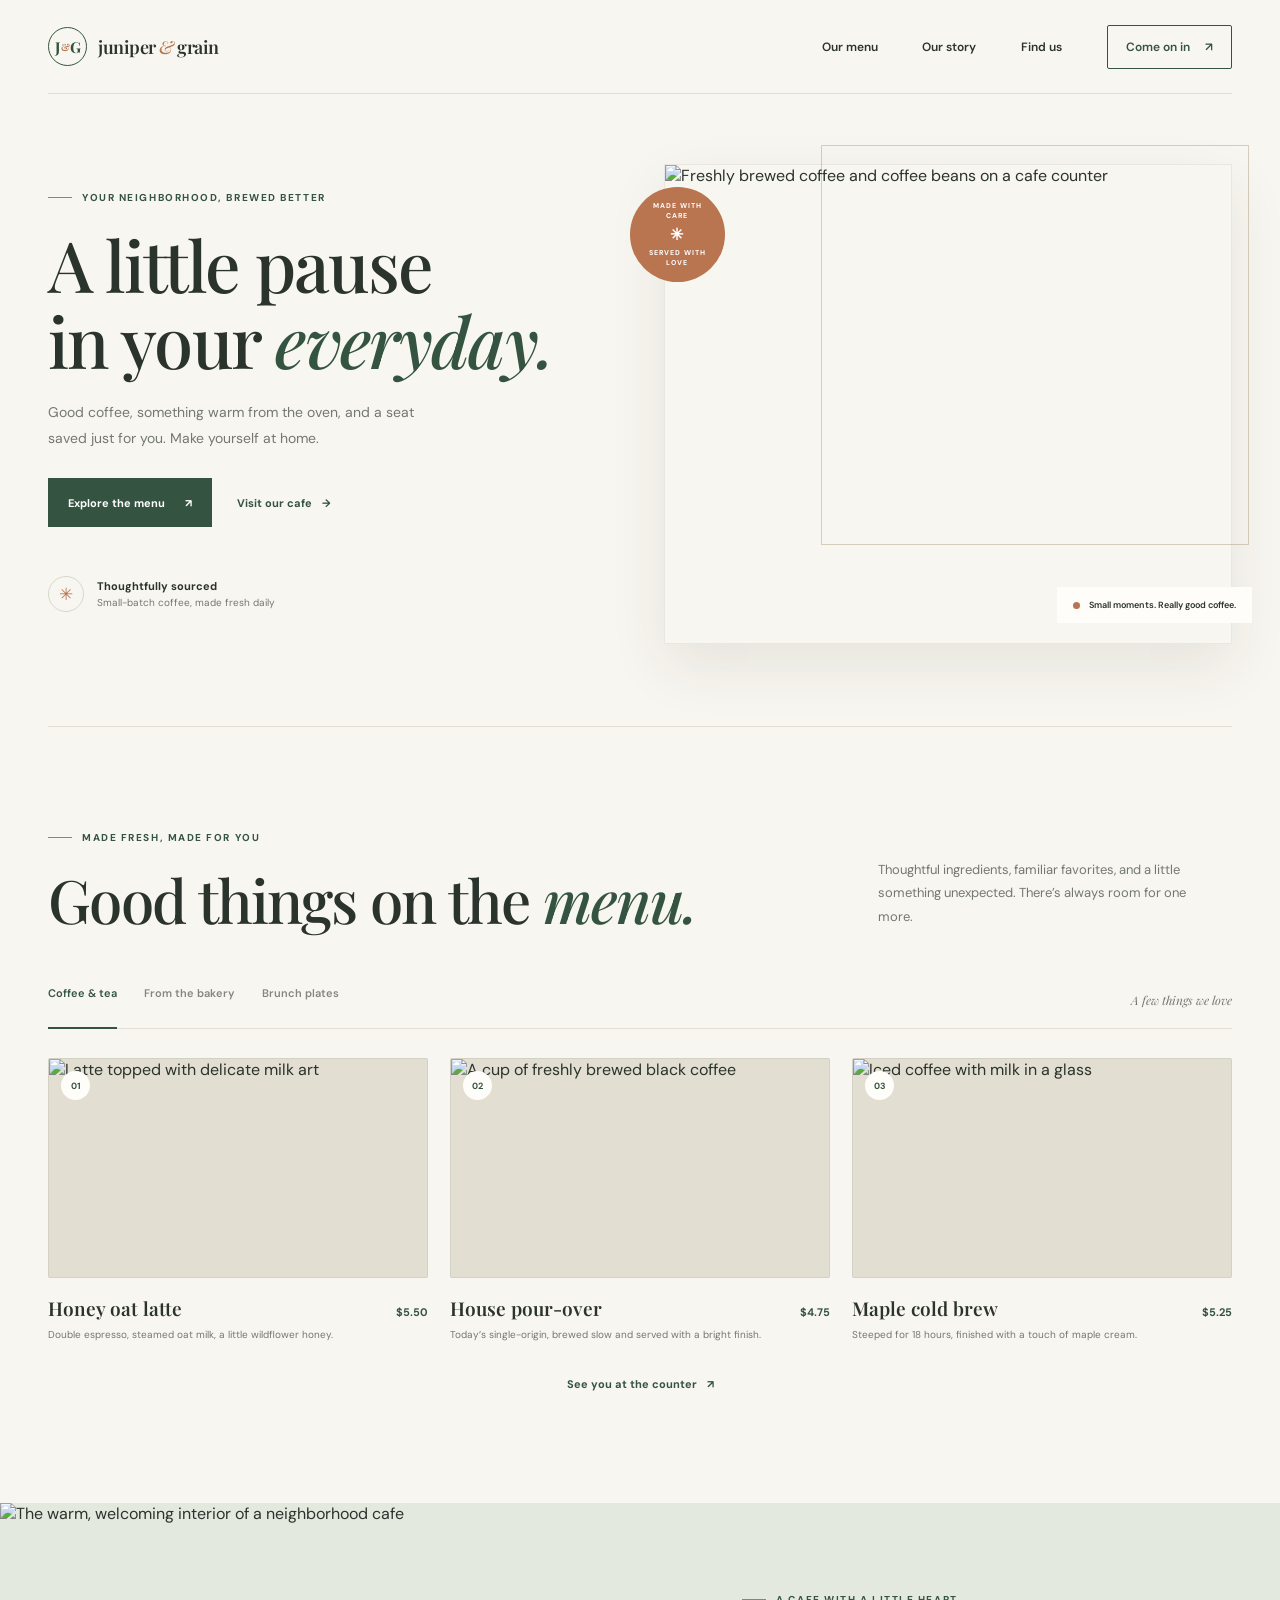
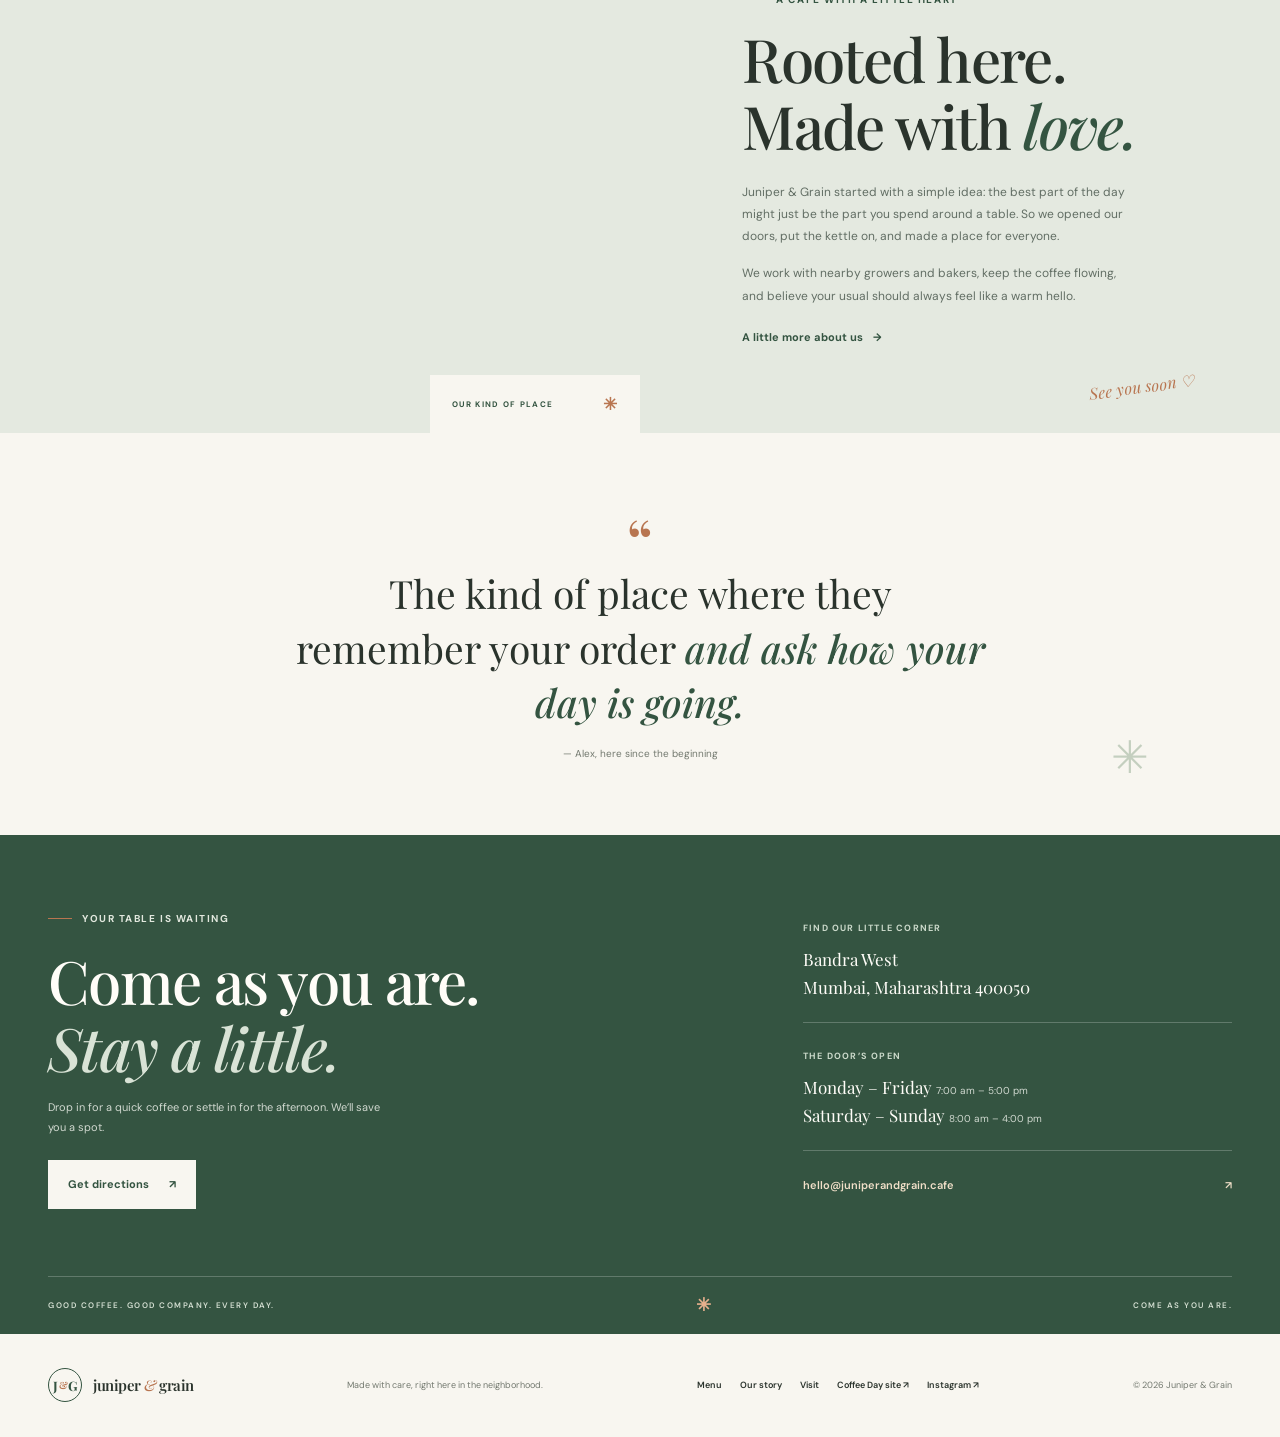
==== commit 12b55fd9: "Keep both cafe websites in the repository Co-authored-by: Copilot <223556219+Copilot@users.noreply.g" ====
--- a/index.html
+++ b/index.html
@@ -5,14 +5,14 @@
     <meta name="viewport" content="width=device-width, initial-scale=1.0" />
     <meta
       name="description"
-      content="Coffee Day is your cozy neighborhood cafe for freshly brewed coffee, golden pastries, and better days."
+      content="Juniper & Grain is your neighborhood cafe for thoughtfully brewed coffee, fresh pastries, and slow mornings."
     />
-    <meta name="theme-color" content="#fbf7ef" />
-    <title>Coffee Day — Good coffee. Better days.</title>
+    <meta name="theme-color" content="#f6f2e9" />
+    <title>Juniper &amp; Grain — A neighborhood cafe</title>
     <link rel="preconnect" href="https://fonts.googleapis.com" />
     <link rel="preconnect" href="https://fonts.gstatic.com" crossorigin />
     <link
-      href="https://fonts.googleapis.com/css2?family=DM+Sans:wght@400;500;600;700&family=Playfair+Display:ital,wght@0,500;0,600;1,500;1,600&family=Dancing+Script:wght@600&display=swap"
+      href="https://fonts.googleapis.com/css2?family=DM+Sans:wght@400;500;600;700&family=Playfair+Display:wght@500;600;700&display=swap"
       rel="stylesheet"
     />
     <link rel="stylesheet" href="styles.css" />
@@ -20,16 +20,10 @@
   </head>
   <body>
     <a class="skip-link" href="#main">Skip to content</a>
-
     <header class="site-header">
-      <a class="wordmark" href="#home" aria-label="Coffee Day home">
-        <span class="wordmark-icon" aria-hidden="true">
-          <svg viewBox="0 0 40 40">
-            <path d="M9 17h20l-2 14H11L9 17Z" />
-            <path d="M29 20h3a4 4 0 0 1 0 8h-4M13 11c0-2 2-2 2-4m6 4c0-2 2-2 2-4" />
-          </svg>
-        </span>
-        <span>Coffee <em>Day</em></span>
+      <a class="brand" href="#home" aria-label="Juniper and Grain home">
+        <span class="brand-mark" aria-hidden="true">J<span>&amp;</span>G</span>
+        <span class="brand-name">juniper <em>&amp;</em> grain</span>
       </a>
 
       <button
@@ -44,230 +38,184 @@
       </button>
 
       <nav class="primary-nav" id="primary-nav" aria-label="Main navigation">
-        <a href="#menu">Menu</a>
+        <a href="#menu">Our menu</a>
         <a href="#story">Our story</a>
-        <a href="#visit">Visit us</a>
-        <a class="nav-cta" href="#menu">Explore the menu <span aria-hidden="true">↗</span></a>
+        <a href="#visit">Find us</a>
+        <a class="nav-cta" href="#visit">Come on in <span aria-hidden="true">↗</span></a>
       </nav>
     </header>
 
     <main id="main">
       <section class="hero section-wrap" id="home">
         <div class="hero-copy">
-          <p class="eyebrow"><span></span> Your daily little something good</p>
-          <h1>Good coffee.<br /><em>Better days.</em></h1>
+          <p class="eyebrow"><span></span> Your neighborhood, brewed better</p>
+          <h1>A little pause<br /><span class="hero-heading-last">in your <em>everyday.</em></span></h1>
           <p class="hero-description">
-            A freshly brewed cup. A place to feel at home. Good things, one sip at a time.
+            Good coffee, something warm from the oven, and a seat saved just for you.
+            Make yourself at home.
           </p>
           <div class="hero-actions">
-            <a class="button button-primary" href="#menu">Explore the menu <span aria-hidden="true">↗</span></a>
-            <a class="button button-outline" href="#visit">Plan your visit</a>
+            <a class="button button-dark" href="#menu">Explore the menu <span aria-hidden="true">↗</span></a>
+            <a class="text-link" href="#visit">Visit our cafe <span aria-hidden="true">→</span></a>
           </div>
           <div class="hero-note">
-            <span class="note-sparkle" aria-hidden="true">✳</span>
-            <span>Made fresh every day<br /><strong>Served with a little love</strong></span>
-          </div>
-        </div>
-
-        <div class="hero-art">
-          <div class="art-sun"></div>
-          <div class="art-heading">Coffee Day</div>
-          <button
-            class="cup-tap-target"
-            type="button"
-            aria-label="Tap the coffee cup to hear a sip sound"
-            aria-describedby="coffee-sound-hint"
-          >
-            <svg class="coffee-illustration" viewBox="0 0 620 510" aria-hidden="true">
-              <path class="steam" d="M186 171c-47-57 34-77 0-139" />
-              <path class="steam" d="M432 172c-46-58 35-77 1-140" />
-              <ellipse class="saucer-shadow" cx="309" cy="440" rx="230" ry="36" />
-              <path class="saucer" d="M85 421c18 42 100 67 224 67s207-25 225-67l-18-20H104l-19 20Z" />
-              <path class="saucer-line" d="M122 423c54 28 324 28 375 0" />
-              <path class="handle" d="M456 256h35c43 0 67 28 67 65s-24 65-67 65h-44" />
-              <path class="handle-inner" d="M461 279h28c28 0 44 17 44 42s-16 42-44 42h-25" />
-              <path class="cup" d="M124 221h343l-26 159c-8 48-54 76-145 76s-137-28-145-76l-27-159Z" />
-              <ellipse class="coffee-rim" cx="296" cy="223" rx="172" ry="31" />
-              <ellipse class="coffee" cx="296" cy="220" rx="148" ry="19" />
-              <path class="coffee-glint" d="M164 220c35-13 80-19 122-19" />
-              <path class="cup-shine" d="M160 257c8 48 17 103 29 134 8 20 25 32 49 37" />
-            </svg>
-          </button>
-          <span class="visually-hidden" id="coffee-sound-hint">Activate to hear a gentle cup clink followed by a coffee sip sound.</span>
-          <p class="visually-hidden" id="sound-status" aria-live="polite"></p>
-          <div class="art-caption"><span></span> Tap the cup for a little sip</div>
-          <span class="art-since">BREWED WITH CARE · SINCE 2018</span>
-        </div>
-      </section>
-
-      <section class="menu-section" id="menu">
-        <div class="section-wrap">
-          <div class="section-heading">
-            <div>
-              <p class="eyebrow"><span></span> Fresh from the counter</p>
-              <h2>Make room for<br /><em>something good.</em></h2>
-            </div>
-            <p class="section-intro">
-              The familiar favorites, the little treats, and your new usual. Made with
-              care and ready when you are.
-            </p>
-          </div>
-
-          <div class="menu-grid">
-            <article class="menu-card">
-              <div class="menu-image">
-                <img
-                  src="https://images.unsplash.com/photo-1495474472287-4d71bcdd2085?auto=format&amp;fit=crop&amp;w=900&amp;q=85"
-                  alt="A freshly made cappuccino on a cafe table"
-                  loading="lazy"
-                />
-                <span class="menu-index">01</span>
-              </div>
-              <div class="menu-card-heading">
-                <h3>The daily cappuccino</h3>
-                <span class="price">₹280</span>
-              </div>
-              <p>Rich espresso, silky milk, a moment of calm.</p>
-            </article>
-            <article class="menu-card">
-              <div class="menu-image">
-                <img
-                  src="https://images.unsplash.com/photo-1555507036-ab1f4038808a?auto=format&amp;fit=crop&amp;w=900&amp;q=85"
-                  alt="A golden butter croissant fresh from the bakery"
-                  loading="lazy"
-                />
-                <span class="menu-index">02</span>
-              </div>
-              <div class="menu-card-heading">
-                <h3>Golden butter croissant</h3>
-                <span class="price">₹240</span>
-              </div>
-              <p>Flaky layers. Baked until beautifully golden.</p>
-            </article>
-            <article class="menu-card">
-              <div class="menu-image">
-                <img
-                  src="https://images.unsplash.com/photo-1461023058943-07fcbe16d735?auto=format&amp;fit=crop&amp;w=900&amp;q=85"
-                  alt="A creamy oat milk latte"
-                  loading="lazy"
-                />
-                <span class="menu-index">03</span>
-              </div>
-              <div class="menu-card-heading">
-                <h3>Honey oat latte</h3>
-                <span class="price">₹320</span>
-              </div>
-              <p>Smooth espresso, local honey, velvety oat milk.</p>
-            </article>
-          </div>
-          <p class="menu-footnote">Seasonal favorites, made with care. Plant-based milk available.</p>
-        </div>
+            <span class="note-icon" aria-hidden="true">✳</span>
+            <p><strong>Thoughtfully sourced</strong><br />Small-batch coffee, made fresh daily</p>
+          </div>
+        </div>
+        <div class="hero-visual">
+          <img
+            src="https://images.unsplash.com/photo-1495474472287-4d71bcdd2085?auto=format&amp;fit=crop&amp;w=1200&amp;q=85"
+            alt="Freshly brewed coffee and coffee beans on a cafe counter"
+            fetchpriority="high"
+          />
+          <div class="image-stamp" aria-label="Made with care, served with love">
+            <span>MADE WITH CARE</span>
+            <span class="stamp-star" aria-hidden="true">✳</span>
+            <span>SERVED WITH LOVE</span>
+          </div>
+          <div class="hero-caption">
+            <span class="caption-dot"></span>
+            <span>Small moments. Really good coffee.</span>
+          </div>
+        </div>
+        <div class="hero-side-note" aria-hidden="true">EST. 2018&nbsp; · &nbsp;BREWED DAILY</div>
+      </section>
+
+      <section class="menu-section section-wrap" id="menu">
+        <div class="section-heading">
+          <div>
+            <p class="eyebrow"><span></span> Made fresh, made for you</p>
+            <h2>Good things<br class="mobile-break" /> on the <em>menu.</em></h2>
+          </div>
+          <p class="section-intro">
+            Thoughtful ingredients, familiar favorites, and a little something
+            unexpected. There’s always room for one more.
+          </p>
+        </div>
+
+        <div class="menu-toolbar">
+          <div class="menu-tabs" role="tablist" aria-label="Menu categories">
+            <button class="menu-tab is-active" id="tab-coffee" type="button" role="tab" aria-selected="true" aria-controls="menu-items" data-category="coffee">Coffee &amp; tea</button>
+            <button class="menu-tab" id="tab-bakery" type="button" role="tab" aria-selected="false" aria-controls="menu-items" data-category="bakery">From the bakery</button>
+            <button class="menu-tab" id="tab-brunch" type="button" role="tab" aria-selected="false" aria-controls="menu-items" data-category="brunch">Brunch plates</button>
+          </div>
+          <span class="menu-caption">A few things we love</span>
+        </div>
+
+        <div class="menu-grid" id="menu-items" role="tabpanel" aria-labelledby="tab-coffee" aria-live="polite">
+          <article class="menu-card" data-category="coffee">
+            <div class="menu-card-image">
+              <img src="https://images.unsplash.com/photo-1461023058943-07fcbe16d735?auto=format&amp;fit=crop&amp;w=700&amp;q=80" alt="Latte topped with delicate milk art" loading="lazy" />
+              <span class="card-number">01</span>
+            </div>
+            <div class="menu-card-copy">
+              <div><h3>Honey oat latte</h3><span class="price">$5.50</span></div>
+              <p>Double espresso, steamed oat milk, a little wildflower honey.</p>
+            </div>
+          </article>
+          <article class="menu-card" data-category="coffee">
+            <div class="menu-card-image">
+              <img src="https://images.unsplash.com/photo-1511920170033-f8396924c348?auto=format&amp;fit=crop&amp;w=700&amp;q=80" alt="A cup of freshly brewed black coffee" loading="lazy" />
+              <span class="card-number">02</span>
+            </div>
+            <div class="menu-card-copy">
+              <div><h3>House pour-over</h3><span class="price">$4.75</span></div>
+              <p>Today’s single-origin, brewed slow and served with a bright finish.</p>
+            </div>
+          </article>
+          <article class="menu-card" data-category="coffee">
+            <div class="menu-card-image">
+              <img src="https://images.unsplash.com/photo-1570968915860-54d5c301fa9f?auto=format&amp;fit=crop&amp;w=700&amp;q=80" alt="Iced coffee with milk in a glass" loading="lazy" />
+              <span class="card-number">03</span>
+            </div>
+            <div class="menu-card-copy">
+              <div><h3>Maple cold brew</h3><span class="price">$5.25</span></div>
+              <p>Steeped for 18 hours, finished with a touch of maple cream.</p>
+            </div>
+          </article>
+        </div>
+        <a class="menu-all-link" href="#visit">See you at the counter <span aria-hidden="true">↗</span></a>
       </section>
 
       <section class="story-section" id="story">
-        <div class="story-photo">
+        <div class="story-image">
           <img
             src="https://images.unsplash.com/photo-1445116572660-236099ec97a0?auto=format&amp;fit=crop&amp;w=1200&amp;q=85"
-            alt="A sunlit neighborhood cafe with warm wooden tables"
+            alt="The warm, welcoming interior of a neighborhood cafe"
             loading="lazy"
           />
-          <span class="photo-caption">A little corner to call your own</span>
+          <div class="story-image-label"><span>OUR KIND OF PLACE</span><span aria-hidden="true">✳</span></div>
         </div>
         <div class="story-copy">
-          <p class="eyebrow">More than a coffee break</p>
-          <h2>A small pause.<br /><em>A little connection.</em></h2>
+          <p class="eyebrow"><span></span> A cafe with a little heart</p>
+          <h2>Rooted here.<br />Made with <em>love.</em></h2>
           <p>
-            We believe the best part of any day can start with a well-made coffee,
-            something fresh from the oven, and a warm welcome at the door.
+            Juniper &amp; Grain started with a simple idea: the best part of the day
+            might just be the part you spend around a table. So we opened our doors,
+            put the kettle on, and made a place for everyone.
           </p>
           <p>
-            Coffee Day is a place to slow down, catch up, and find a quiet corner that
-            feels like your own.
-          </p>
-          <p class="story-signoff">Come for the coffee. Stay for the feeling.</p>
-        </div>
-      </section>
-
-      <section class="coffee-way" aria-labelledby="coffee-way-title">
-        <div class="section-wrap">
-          <p class="eyebrow">The Coffee Day way</p>
-          <h2 id="coffee-way-title">A little care in<br /><em>every cup.</em></h2>
-          <div class="way-grid">
-            <article>
-              <span class="way-number">01</span>
-              <h3>Brewed just right</h3>
-              <p>Good beans, carefully brewed, and always made fresh for you.</p>
-            </article>
-            <article>
-              <span class="way-number">02</span>
-              <h3>Baked each morning</h3>
-              <p>Golden pastries and small-batch treats, straight from the oven.</p>
-            </article>
-            <article>
-              <span class="way-number">03</span>
-              <h3>Room for everyone</h3>
-              <p>Come for five minutes or stay awhile. There’s always a seat.</p>
-            </article>
-          </div>
-        </div>
-      </section>
-
-      <section class="newsletter-section" id="visit">
-        <div class="section-wrap newsletter-inner">
-          <div>
-            <p class="eyebrow">A little note from us</p>
-            <h2>Stay for<br /><em>another cup.</em></h2>
-            <p>Seasonal sips, fresh bakes, and café news. Just the good stuff.</p>
-          </div>
-          <div class="newsletter-form-wrap">
-            <form class="newsletter-form">
-              <label class="visually-hidden" for="email">Your email address</label>
-              <input id="email" name="email" type="email" placeholder="Your email address" autocomplete="email" required />
-              <button type="submit" aria-label="Sign up for cafe updates">Join us <span aria-hidden="true">↗</span></button>
-            </form>
-            <p class="form-note" id="form-note" aria-live="polite">
-              By subscribing, you agree to receive cafe updates. This demo form is not connected to a mailing list.
-            </p>
-          </div>
+            We work with nearby growers and bakers, keep the coffee flowing, and
+            believe your usual should always feel like a warm hello.
+          </p>
+          <a class="text-link" href="#visit">A little more about us <span aria-hidden="true">→</span></a>
+          <div class="handwritten">See you soon <span aria-hidden="true">♡</span></div>
+        </div>
+      </section>
+
+      <section class="quote-section section-wrap">
+        <span class="quote-mark" aria-hidden="true">“</span>
+        <blockquote>
+          The kind of place where they remember your order
+          <em>and ask how your day is going.</em>
+        </blockquote>
+        <p>— Alex, here since the beginning</p>
+        <div class="quote-decoration" aria-hidden="true">✳</div>
+      </section>
+
+      <section class="visit-section" id="visit">
+        <div class="visit-inner section-wrap">
+          <div class="visit-heading">
+            <p class="eyebrow"><span></span> Your table is waiting</p>
+            <h2>Come as you are.<br /><em>Stay a little.</em></h2>
+            <p>Drop in for a quick coffee or settle in for the afternoon. We’ll save you a spot.</p>
+            <a class="button button-light" href="https://maps.google.com/?q=Juniper+and+Grain+Cafe,+Bandra+West,+Mumbai" target="_blank" rel="noreferrer">Get directions <span aria-hidden="true">↗</span></a>
+          </div>
+          <div class="visit-details">
+            <div class="detail-block">
+              <span class="detail-label">Find our little corner</span>
+              <p>Bandra West<br />Mumbai, Maharashtra 400050</p>
+            </div>
+            <div class="detail-block">
+              <span class="detail-label">The door’s open</span>
+              <p>Monday – Friday <span>7:00 am – 5:00 pm</span><br />Saturday – Sunday <span>8:00 am – 4:00 pm</span></p>
+            </div>
+            <a class="contact-link" href="mailto:hello@juniperandgrain.cafe">hello@juniperandgrain.cafe <span aria-hidden="true">↗</span></a>
+          </div>
+        </div>
+        <div class="visit-bottom section-wrap">
+          <span>GOOD COFFEE. GOOD COMPANY. EVERY DAY.</span>
+          <span aria-hidden="true">✳</span>
+          <span>COME AS YOU ARE.</span>
         </div>
       </section>
     </main>
 
-    <footer class="site-footer">
-      <div class="section-wrap">
-        <div class="footer-main">
-          <div class="footer-brand">
-            <a class="wordmark wordmark-light" href="#home" aria-label="Coffee Day home">
-              <span class="wordmark-icon" aria-hidden="true">
-                <svg viewBox="0 0 40 40">
-                  <path d="M9 17h20l-2 14H11L9 17Z" />
-                  <path d="M29 20h3a4 4 0 0 1 0 8h-4M13 11c0-2 2-2 2-4m6 4c0-2 2-2 2-4" />
-                </svg>
-              </span>
-              <span>Coffee <em>Day</em></span>
-            </a>
-            <p>A good cup, a good day, a little more connected.</p>
-          </div>
-          <div class="footer-column">
-            <span class="footer-label">Explore</span>
-            <div class="footer-nav">
-              <a href="#menu">Menu</a>
-              <a href="#story">Our story</a>
-              <a href="#visit">Visit us</a>
-            </div>
-          </div>
-          <div class="footer-column">
-            <span class="footer-label">Find your way</span>
-            <a class="footer-address" href="https://maps.google.com/?q=Bandra+West,+Mumbai" target="_blank" rel="noreferrer">
-              Bandra West<br />Mumbai, Maharashtra 400050 <span aria-hidden="true">↗</span>
-            </a>
-          </div>
-        </div>
-        <div class="footer-bottom">
-          <span>© <span id="year"></span> Coffee Day. Made with care.</span>
-          <a href="mailto:hello@coffeeday.cafe">Say hello <span aria-hidden="true">↗</span></a>
-        </div>
+    <footer class="site-footer section-wrap">
+      <a class="brand" href="#home" aria-label="Juniper and Grain home">
+        <span class="brand-mark" aria-hidden="true">J<span>&amp;</span>G</span>
+        <span class="brand-name">juniper <em>&amp;</em> grain</span>
+      </a>
+      <p>Made with care, right here in the neighborhood.</p>
+      <div class="footer-links">
+        <a href="#menu">Menu</a>
+        <a href="#story">Our story</a>
+        <a href="#visit">Visit</a>
+        <a href="coffee-day/index.html">Coffee Day site ↗</a>
+        <a href="https://instagram.com" target="_blank" rel="noreferrer">Instagram ↗</a>
       </div>
+      <span class="copyright">© <span id="year"></span> Juniper &amp; Grain</span>
     </footer>
   </body>
 </html>
--- a/styles.css
+++ b/styles.css
@@ -1,14 +1,14 @@
 :root {
   color-scheme: light;
-  --cream: #fbf7ef;
-  --cream-deep: #f0e5d2;
-  --paper: #fffdf8;
-  --ink: #33231d;
-  --muted: #796e63;
-  --brown: #8e4d35;
-  --brown-dark: #38241d;
-  --caramel: #c68c66;
-  --line: #dfd4c3;
+  --cream: #f8f6f0;
+  --paper: #fffdf9;
+  --ink: #2a332c;
+  --muted: #73796f;
+  --green: #345441;
+  --green-dark: #24392d;
+  --sage: #e4e9e0;
+  --orange: #b87550;
+  --line: #e2dfd5;
   --serif: "Playfair Display", Georgia, serif;
   --sans: "DM Sans", Arial, sans-serif;
 }
@@ -19,7 +19,7 @@
 
 html {
   scroll-behavior: smooth;
-  scroll-padding-top: 85px;
+  scroll-padding-top: 90px;
 }
 
 body {
@@ -30,12 +30,8 @@
   -webkit-font-smoothing: antialiased;
 }
 
-img,
-svg {
+img {
   display: block;
-}
-
-img {
   width: 100%;
 }
 
@@ -44,81 +40,79 @@
   text-decoration: none;
 }
 
-button,
-input {
+button {
   font: inherit;
 }
 
-.section-wrap {
-  width: min(1200px, calc(100% - 88px));
-  margin-inline: auto;
-}
-
-.visually-hidden,
-.skip-link:not(:focus) {
-  position: absolute;
-  width: 1px;
-  height: 1px;
-  overflow: hidden;
-  clip: rect(0, 0, 0, 0);
-  white-space: nowrap;
-  clip-path: inset(50%);
-}
-
-.skip-link:focus {
+.skip-link {
   position: absolute;
   z-index: 20;
   top: 10px;
   left: 10px;
   padding: 10px 14px;
+  transform: translateY(-160%);
   background: var(--paper);
   color: var(--ink);
+}
+
+.skip-link:focus {
+  transform: translateY(0);
+}
+
+.section-wrap {
+  width: min(1200px, calc(100% - 96px));
+  margin-inline: auto;
 }
 
 .site-header {
   position: relative;
   z-index: 5;
   display: flex;
-  width: min(1320px, calc(100% - 88px));
-  min-height: 84px;
-  margin-inline: auto;
+  width: min(1320px, calc(100% - 96px));
+  height: 94px;
+  margin: 0 auto;
   align-items: center;
   justify-content: space-between;
-  border-bottom: 1px solid var(--line);
-}
-
-.wordmark {
+  border-bottom: 1px solid rgba(38, 53, 44, 0.13);
+}
+
+.brand {
   display: inline-flex;
   align-items: center;
-  gap: 10px;
+  gap: 11px;
+}
+
+.brand-mark {
+  display: flex;
+  width: 39px;
+  height: 39px;
+  align-items: center;
+  justify-content: center;
+  border: 1.4px solid var(--green);
+  border-radius: 50%;
+  color: var(--green);
   font-family: var(--serif);
-  font-size: 21px;
+  font-size: 15px;
+  font-weight: 700;
+  letter-spacing: -1.5px;
+}
+
+.brand-mark span {
+  margin-inline: 2px;
+  color: var(--orange);
+  font-size: 10px;
+}
+
+.brand-name {
+  font-family: var(--serif);
+  font-size: 18px;
   font-weight: 600;
   letter-spacing: -0.5px;
 }
 
-.wordmark em {
-  color: var(--brown);
+.brand-name em {
+  color: var(--orange);
   font-weight: 500;
-}
-
-.wordmark-icon {
-  display: grid;
-  width: 38px;
-  height: 38px;
-  place-items: center;
-  border: 1px solid var(--brown);
-  border-radius: 50%;
-}
-
-.wordmark-icon svg {
-  width: 26px;
-  height: 26px;
-  fill: none;
-  stroke: currentColor;
-  stroke-linecap: round;
-  stroke-linejoin: round;
-  stroke-width: 1.5;
 }
 
 .primary-nav {
@@ -130,33 +124,30 @@
 }
 
 .primary-nav > a:not(.nav-cta),
-.footer-nav a,
-.footer-bottom a {
+.footer-links a {
   transition: color 160ms ease;
 }
 
 .primary-nav > a:not(.nav-cta):hover,
-.footer-nav a:hover,
-.footer-bottom a:hover {
-  color: var(--brown);
+.footer-links a:hover {
+  color: var(--orange);
 }
 
 .nav-cta {
-  display: inline-flex;
-  min-height: 48px;
-  padding: 0 21px;
-  align-items: center;
-  gap: 19px;
-  border-radius: 4px;
-  background: var(--brown);
-  color: white;
-  transition: background 160ms ease, transform 160ms ease;
-}
-
-.nav-cta:hover,
-.button-primary:hover {
-  transform: translateY(-2px);
-  background: #75402d;
+  padding: 13px 18px;
+  border: 1px solid var(--green);
+  border-radius: 2px;
+  color: var(--green);
+  transition: background 160ms ease, color 160ms ease;
+}
+
+.nav-cta:hover {
+  background: var(--green);
+  color: var(--paper);
+}
+
+.nav-cta span {
+  margin-left: 12px;
 }
 
 .menu-toggle {
@@ -164,34 +155,35 @@
 }
 
 .hero {
+  position: relative;
   display: grid;
-  min-height: 625px;
-  padding-block: 67px 78px;
-  align-items: center;
-  grid-template-columns: 0.9fr 1.1fr;
-  gap: 5%;
+  min-height: 610px;
+  padding-block: 70px 82px;
+  align-items: center;
+  grid-template-columns: 1fr 1fr;
+  gap: 4%;
 }
 
 .hero-copy {
-  padding-bottom: 4px;
+  padding-bottom: 5px;
 }
 
 .eyebrow {
   display: flex;
-  margin: 0 0 21px;
+  margin: 0 0 22px;
   align-items: center;
   gap: 10px;
-  color: var(--brown);
+  color: var(--green);
   font-size: 10px;
   font-weight: 700;
-  letter-spacing: 1.45px;
+  letter-spacing: 1.55px;
   text-transform: uppercase;
 }
 
 .eyebrow > span {
   width: 24px;
   height: 1px;
-  background: var(--caramel);
+  background: var(--orange);
 }
 
 h1,
@@ -209,30 +201,33 @@
 }
 
 .hero h1 {
-  margin-bottom: 21px;
-  font-size: clamp(58px, 6.4vw, 82px);
-  line-height: 1.06;
+  margin-bottom: 22px;
+  font-size: clamp(52px, 5.5vw, 72px);
+  line-height: 1.08;
+}
+
+.hero-heading-last {
+  white-space: nowrap;
 }
 
 h1 em,
 h2 em {
-  color: var(--brown);
+  color: var(--green);
   font-weight: 500;
 }
 
 .hero-description {
   max-width: 390px;
-  margin-bottom: 28px;
+  margin-bottom: 27px;
   color: var(--muted);
   font-size: 14px;
-  line-height: 1.9;
+  line-height: 1.85;
 }
 
 .hero-actions {
   display: flex;
-  flex-wrap: wrap;
-  align-items: center;
-  gap: 12px;
+  align-items: center;
+  gap: 25px;
 }
 
 .button {
@@ -241,619 +236,604 @@
   padding: 0 20px;
   align-items: center;
   justify-content: center;
-  gap: 17px;
-  border: 1px solid transparent;
-  border-radius: 4px;
+  gap: 20px;
   font-size: 11px;
   font-weight: 700;
-  transition: background 160ms ease, color 160ms ease, transform 160ms ease;
-}
-
-.button-primary {
-  background: var(--brown);
+  transition: transform 160ms ease, background 160ms ease;
+}
+
+.button:hover {
+  transform: translateY(-2px);
+}
+
+.button-dark {
+  background: var(--green);
   color: white;
 }
 
-.button-outline {
-  border-color: #c6b6a2;
+.button-dark:hover {
+  background: var(--green-dark);
+}
+
+.text-link {
+  display: inline-flex;
+  align-items: center;
+  gap: 10px;
+  color: var(--green);
+  font-size: 11px;
+  font-weight: 700;
+}
+
+.text-link span,
+.menu-all-link span {
+  transition: transform 160ms ease;
+}
+
+.text-link:hover span,
+.menu-all-link:hover span {
+  transform: translateX(4px);
+}
+
+.hero-note {
+  display: flex;
+  margin-top: 49px;
+  align-items: center;
+  gap: 13px;
+}
+
+.note-icon {
+  display: grid;
+  width: 36px;
+  height: 36px;
+  place-items: center;
+  border: 1px solid #d5d9cd;
+  border-radius: 50%;
+  color: var(--orange);
+  font-size: 17px;
+}
+
+.hero-note p {
+  margin: 0;
+  color: var(--muted);
+  font-size: 10px;
+  line-height: 1.55;
+}
+
+.hero-note strong {
   color: var(--ink);
-}
-
-.button-outline:hover {
-  border-color: var(--brown);
-  color: var(--brown);
-}
-
-.hero-note {
-  display: flex;
-  margin-top: 42px;
-  align-items: center;
+  font-size: 11px;
+}
+
+.hero-visual {
+  position: relative;
+  min-width: 0;
+  height: min(480px, 40vw);
+  min-height: 370px;
+}
+
+.hero-visual::before {
+  position: absolute;
+  z-index: -1;
+  top: -19px;
+  right: -17px;
+  width: 75%;
+  height: 83%;
+  border: 1px solid #d5cdbb;
+  content: "";
+}
+
+.hero-visual > img {
+  height: 100%;
+  border: 1px solid rgba(42, 51, 44, 0.08);
+  box-shadow: 0 22px 55px rgba(48, 47, 36, 0.09);
+  object-fit: cover;
+  object-position: center;
+}
+
+.image-stamp {
+  position: absolute;
+  top: 23px;
+  left: -34px;
+  display: flex;
+  width: 95px;
+  height: 95px;
+  padding: 15px;
+  align-items: center;
+  justify-content: center;
+  flex-direction: column;
+  border-radius: 50%;
+  background: var(--orange);
+  color: white;
+  font-size: 7px;
+  font-weight: 700;
+  letter-spacing: 1px;
+  line-height: 1.5;
+  text-align: center;
+}
+
+.stamp-star {
+  margin: 1px 0;
+  font-size: 16px;
+}
+
+.hero-caption {
+  position: absolute;
+  right: -20px;
+  bottom: 21px;
+  display: flex;
+  padding: 12px 16px;
+  align-items: center;
+  gap: 9px;
+  background: var(--paper);
+  font-size: 9px;
+  font-weight: 600;
+}
+
+.caption-dot {
+  width: 7px;
+  height: 7px;
+  border-radius: 50%;
+  background: var(--orange);
+}
+
+.hero-side-note {
+  position: absolute;
+  right: -51px;
+  bottom: 73px;
+  color: #77786e;
+  font-size: 8px;
+  letter-spacing: 1.8px;
+  transform: rotate(90deg);
+  transform-origin: right center;
+}
+
+.menu-section {
+  padding-block: 104px 112px;
+  border-top: 1px solid var(--line);
+}
+
+.section-heading {
+  display: flex;
+  align-items: end;
+  justify-content: space-between;
+  gap: 40px;
+}
+
+.section-heading h2,
+.story-copy h2,
+.visit-heading h2 {
+  margin-bottom: 0;
+  font-size: clamp(42px, 5vw, 60px);
+  line-height: 1.12;
+}
+
+.section-intro {
+  max-width: 330px;
+  margin: 0 2% 5px 0;
+  color: var(--muted);
+  font-size: 13px;
+  line-height: 1.8;
+}
+
+.mobile-break {
+  display: none;
+}
+
+.menu-toolbar {
+  display: flex;
+  margin-top: 53px;
+  padding-bottom: 14px;
+  align-items: center;
+  justify-content: space-between;
+  border-bottom: 1px solid var(--line);
+}
+
+.menu-tabs {
+  display: flex;
+  gap: 27px;
+}
+
+.menu-tab {
+  position: relative;
+  padding: 0 0 14px;
+  border: 0;
+  background: transparent;
+  color: #85877f;
+  cursor: pointer;
+  font-size: 11px;
+  font-weight: 600;
+}
+
+.menu-tab::after {
+  position: absolute;
+  right: 0;
+  bottom: -15px;
+  left: 0;
+  height: 2px;
+  background: transparent;
+  content: "";
+}
+
+.menu-tab.is-active {
+  color: var(--green);
+}
+
+.menu-tab.is-active::after {
+  background: var(--green);
+}
+
+.menu-tab:focus-visible,
+a:focus-visible,
+.menu-toggle:focus-visible {
+  outline: 2px solid var(--orange);
+  outline-offset: 4px;
+}
+
+.menu-caption {
+  color: var(--muted);
+  font-family: var(--serif);
+  font-size: 12px;
+  font-style: italic;
+}
+
+.menu-grid {
+  display: grid;
+  padding-top: 29px;
+  grid-template-columns: repeat(3, 1fr);
+  gap: 22px;
+}
+
+.menu-card {
+  min-width: 0;
+  animation: card-in 260ms ease both;
+}
+
+@keyframes card-in {
+  from {
+    opacity: 0;
+    transform: translateY(8px);
+  }
+  to {
+    opacity: 1;
+    transform: translateY(0);
+  }
+}
+
+.menu-card-image {
+  position: relative;
+  height: 220px;
+  overflow: hidden;
+  border: 1px solid rgba(42, 51, 44, 0.08);
+  border-radius: 2px;
+  background: #e2ded1;
+}
+
+.menu-card-image img {
+  height: 100%;
+  object-fit: cover;
+  transition: transform 350ms ease;
+}
+
+.menu-card:hover .menu-card-image img {
+  transform: scale(1.04);
+}
+
+.card-number {
+  position: absolute;
+  top: 12px;
+  left: 12px;
+  display: grid;
+  width: 29px;
+  height: 29px;
+  place-items: center;
+  border-radius: 50%;
+  background: var(--paper);
+  color: var(--green);
+  font-size: 9px;
+  font-weight: 700;
+}
+
+.menu-card-copy {
+  padding-top: 17px;
+}
+
+.menu-card-copy > div {
+  display: flex;
+  align-items: baseline;
+  justify-content: space-between;
   gap: 12px;
+}
+
+.menu-card h3 {
+  margin-bottom: 6px;
+  font-family: var(--serif);
+  font-size: 19px;
+  font-weight: 600;
+}
+
+.price {
+  color: var(--green);
+  font-size: 11px;
+  font-weight: 700;
+}
+
+.menu-card-copy p {
+  margin-bottom: 0;
   color: var(--muted);
   font-size: 10px;
   line-height: 1.6;
 }
 
-.hero-note strong {
-  color: var(--ink);
-  font-weight: 600;
-}
-
-.note-sparkle {
+.menu-all-link {
+  display: flex;
+  width: fit-content;
+  margin: 34px auto 0;
+  align-items: center;
+  gap: 10px;
+  color: var(--green);
+  font-size: 11px;
+  font-weight: 700;
+}
+
+.story-section {
   display: grid;
-  width: 35px;
-  height: 35px;
-  place-items: center;
-  border: 1px solid var(--line);
-  border-radius: 50%;
-  color: var(--brown);
-  font-size: 17px;
-}
-
-.hero-art {
+  min-height: 530px;
+  grid-template-columns: 1fr 1fr;
+  background: var(--sage);
+}
+
+.story-image {
   position: relative;
-  min-width: 0;
-  height: 470px;
-  isolation: isolate;
-}
-
-.art-sun {
-  position: absolute;
-  z-index: -1;
-  top: 10px;
-  left: 50%;
-  width: min(92%, 430px);
-  aspect-ratio: 1;
-  border-radius: 50%;
-  background: var(--cream-deep);
-  transform: translateX(-50%);
-}
-
-.art-heading {
-  position: absolute;
-  z-index: 1;
-  top: 53px;
-  left: 50%;
-  color: var(--brown);
-  font-family: "Dancing Script", cursive;
-  font-size: clamp(34px, 4vw, 51px);
-  transform: translateX(-50%);
-  white-space: nowrap;
-}
-
-.cup-tap-target {
-  position: absolute;
-  right: 0;
-  bottom: -7px;
-  left: 0;
-  display: block;
-  width: 100%;
-  height: 410px;
-  padding: 0;
-  border: 0;
-  background: transparent;
-  cursor: pointer;
-}
-
-.coffee-illustration {
-  position: relative;
-  width: 100%;
-  height: 100%;
-  overflow: visible;
-  transition: transform 180ms ease;
-}
-
-.cup-tap-target:hover .coffee-illustration {
-  transform: translateY(-2px) rotate(-1deg);
-  transform-origin: 50% 70%;
-}
-
-.cup-tap-target.is-sipping .coffee-illustration {
-  transform: rotate(-3deg);
-  transform-origin: 50% 70%;
-}
-
-.steam {
-  fill: none;
-  stroke: #b6a18b;
-  stroke-linecap: round;
-  stroke-width: 11px;
-}
-
-.saucer-shadow {
-  fill: #9c6249;
-  opacity: 0.32;
-}
-
-.saucer {
-  fill: #c88d69;
-  stroke: var(--brown-dark);
-  stroke-linejoin: round;
-  stroke-width: 5px;
-}
-
-.saucer-line {
-  fill: none;
-  stroke: #9a5d42;
-  stroke-linecap: round;
-  stroke-width: 4px;
-}
-
-.handle {
-  fill: #f4e8d2;
-  stroke: var(--brown-dark);
-  stroke-linecap: round;
-  stroke-linejoin: round;
-  stroke-width: 8px;
-}
-
-.handle-inner {
-  fill: none;
-  stroke: #d3b99a;
-  stroke-linecap: round;
-  stroke-width: 4px;
-}
-
-.cup {
-  fill: #fff8e9;
-  stroke: var(--brown-dark);
-  stroke-linejoin: round;
-  stroke-width: 7px;
-}
-
-.coffee-rim {
-  fill: #f0dfc0;
-  stroke: var(--brown-dark);
-  stroke-width: 7px;
-}
-
-.coffee {
-  fill: #482b21;
-}
-
-.coffee-glint,
-.cup-shine {
-  fill: none;
-  stroke: #d5a974;
-  stroke-linecap: round;
-  stroke-width: 5px;
-}
-
-.cup-shine {
-  stroke: #e8d5b9;
-  stroke-width: 8px;
-}
-
-.art-caption {
-  position: absolute;
-  right: -14px;
-  bottom: 23px;
-  display: flex;
-  padding: 12px 15px;
-  align-items: center;
-  gap: 8px;
-  background: var(--paper);
-  box-shadow: 0 7px 25px rgba(58, 39, 27, 0.08);
-  color: var(--muted);
-  font-size: 9px;
-  font-weight: 600;
-  pointer-events: none;
-}
-
-.art-caption span {
-  width: 7px;
-  height: 7px;
-  border-radius: 50%;
-  background: var(--brown);
-}
-
-.art-since {
-  position: absolute;
-  right: -42px;
-  bottom: 90px;
-  color: var(--muted);
-  font-size: 8px;
-  letter-spacing: 1.5px;
-  transform: rotate(90deg);
-  transform-origin: right center;
-}
-
-.menu-section {
-  padding-block: 96px 81px;
-  border-top: 1px solid var(--line);
-  background: #fdfaf4;
-}
-
-.section-heading {
-  display: flex;
-  margin-bottom: 42px;
-  align-items: end;
-  justify-content: space-between;
-  gap: 40px;
-}
-
-.section-heading h2,
-.story-copy h2,
-.coffee-way h2,
-.newsletter-inner h2 {
-  margin-bottom: 0;
-  font-size: clamp(42px, 5vw, 59px);
-  line-height: 1.15;
-}
-
-.section-intro {
-  max-width: 340px;
-  margin: 0 1% 4px 0;
-  color: var(--muted);
-  font-size: 12px;
-  line-height: 1.85;
-}
-
-.menu-grid {
-  display: grid;
-  grid-template-columns: repeat(3, minmax(0, 1fr));
-  gap: 28px;
-}
-
-.menu-card {
-  min-width: 0;
-}
-
-.menu-image {
-  position: relative;
-  height: 235px;
-  overflow: hidden;
-  border-radius: 7px;
-  background: var(--cream-deep);
-}
-
-.menu-image img {
+  min-height: 500px;
+}
+
+.story-image > img {
   height: 100%;
   object-fit: cover;
-  transition: transform 350ms ease;
-}
-
-.menu-card:hover .menu-image img {
-  transform: scale(1.035);
-}
-
-.menu-index {
-  position: absolute;
-  top: 13px;
-  left: 13px;
-  display: grid;
-  width: 31px;
-  height: 31px;
-  place-items: center;
-  border-radius: 50%;
-  background: var(--paper);
-  color: var(--brown);
-  font-size: 9px;
-  font-weight: 700;
-}
-
-.menu-card-heading {
-  display: flex;
-  margin-top: 17px;
-  align-items: baseline;
-  justify-content: space-between;
-  gap: 12px;
-}
-
-.menu-card h3 {
-  margin-bottom: 0;
-  font-family: var(--serif);
-  font-size: clamp(17px, 1.7vw, 22px);
-  font-weight: 500;
-  line-height: 1.35;
-}
-
-.price {
-  color: var(--brown);
-  font-family: var(--serif);
-  font-size: 17px;
-  white-space: nowrap;
-}
-
-.menu-card > p {
-  margin: 8px 0 0;
-  color: var(--muted);
-  font-size: 11px;
-  line-height: 1.7;
-}
-
-.menu-footnote {
-  margin: 42px 0 0;
-  color: var(--muted);
-  font-size: 11px;
-}
-
-.story-section {
-  display: grid;
-  min-height: 600px;
-  padding: 70px max(44px, calc((100vw - 1200px) / 2));
-  align-items: center;
-  grid-template-columns: 1fr 0.88fr;
-  gap: clamp(50px, 8vw, 115px);
-  background: var(--cream-deep);
-}
-
-.story-photo {
-  position: relative;
-  height: 445px;
-  min-width: 0;
-}
-
-.story-photo img {
-  height: 100%;
-  border-radius: 7px;
-  object-fit: cover;
-}
-
-.photo-caption {
+}
+
+.story-image-label {
   position: absolute;
   right: 0;
   bottom: 0;
-  padding: 14px 18px;
+  display: flex;
+  min-width: 210px;
+  padding: 18px 22px;
+  align-items: center;
+  justify-content: space-between;
   background: var(--cream);
-  color: var(--brown);
-  font-family: var(--serif);
-  font-size: 13px;
-  font-style: italic;
+  color: var(--green);
+  font-size: 8px;
+  font-weight: 700;
+  letter-spacing: 1.3px;
+}
+
+.story-image-label span:last-child {
+  color: var(--orange);
+  font-size: 17px;
 }
 
 .story-copy {
-  max-width: 490px;
+  position: relative;
+  display: flex;
+  max-width: 600px;
+  padding: 78px clamp(48px, 8vw, 120px);
+  justify-content: center;
+  flex-direction: column;
 }
 
 .story-copy .eyebrow {
-  margin-bottom: 20px;
+  margin-bottom: 19px;
 }
 
 .story-copy h2 {
-  margin-bottom: 25px;
-  font-size: clamp(40px, 4.5vw, 56px);
+  margin-bottom: 22px;
 }
 
 .story-copy > p:not(.eyebrow) {
   margin-bottom: 15px;
+  color: #626e64;
+  font-size: 12px;
+  line-height: 1.85;
+}
+
+.story-copy .text-link {
+  margin-top: 8px;
+}
+
+.handwritten {
+  position: absolute;
+  right: 46px;
+  bottom: 36px;
+  color: var(--orange);
+  font-family: var(--serif);
+  font-size: 16px;
+  font-style: italic;
+  transform: rotate(-8deg);
+}
+
+.quote-section {
+  position: relative;
+  display: flex;
+  min-height: 370px;
+  padding-block: 75px;
+  align-items: center;
+  justify-content: center;
+  flex-direction: column;
+  text-align: center;
+}
+
+.quote-mark {
+  height: 44px;
+  color: var(--orange);
+  font-family: var(--serif);
+  font-size: 66px;
+  line-height: 1;
+}
+
+.quote-section blockquote {
+  max-width: 690px;
+  margin: 14px 0 17px;
+  font-family: var(--serif);
+  font-size: clamp(25px, 3.5vw, 39px);
+  line-height: 1.4;
+}
+
+.quote-section blockquote em {
+  color: var(--green);
+  font-weight: 500;
+}
+
+.quote-section > p {
+  margin: 0;
   color: var(--muted);
-  font-size: 13px;
-  line-height: 1.9;
-}
-
-.story-copy .story-signoff {
-  margin-top: 27px;
-  color: var(--brown);
-  font-family: var(--serif);
-  font-size: 20px;
-  font-style: italic;
-}
-
-.coffee-way {
-  padding-block: 78px 89px;
-  background: var(--brown-dark);
-  color: var(--cream);
-}
-
-.coffee-way .eyebrow {
-  color: #d3a886;
-}
-
-.coffee-way h2 {
-  margin-bottom: 43px;
-  color: var(--cream);
-}
-
-.coffee-way h2 em {
-  color: #d6a17b;
-}
-
-.way-grid {
+  font-size: 10px;
+}
+
+.quote-decoration {
+  position: absolute;
+  right: 7%;
+  bottom: 48px;
+  color: #c4cfbf;
+  font-size: 45px;
+}
+
+.visit-section {
+  background: var(--green);
+  color: #fffdf8;
+}
+
+.visit-inner {
   display: grid;
-  grid-template-columns: repeat(3, 1fr);
-  border-top: 1px solid rgba(255, 248, 233, 0.22);
-}
-
-.way-grid article {
-  padding: 25px 26px 0 0;
-}
-
-.way-grid article + article {
-  padding-left: 26px;
-  border-left: 1px solid rgba(255, 248, 233, 0.22);
-}
-
-.way-number {
-  color: #d6a17b;
-  font-family: var(--serif);
-  font-size: 13px;
-}
-
-.way-grid h3 {
-  margin: 17px 0 9px;
-  font-family: var(--serif);
-  font-size: 22px;
-  font-weight: 500;
-}
-
-.way-grid p {
-  max-width: 270px;
-  margin: 0;
-  color: #d3c4b8;
+  padding-block: 77px 67px;
+  grid-template-columns: 1fr 0.7fr;
+  gap: 12%;
+}
+
+.visit-heading .eyebrow {
+  color: #e2e8de;
+}
+
+.visit-heading h2 {
+  margin-bottom: 17px;
+}
+
+.visit-heading h2 em {
+  color: #d9e3d6;
+}
+
+.visit-heading > p:not(.eyebrow) {
+  max-width: 350px;
+  margin-bottom: 22px;
+  color: #d1d9d0;
   font-size: 11px;
   line-height: 1.8;
 }
 
-.newsletter-section {
-  padding-block: 77px 82px;
-  background: #eee3d1;
-}
-
-.newsletter-inner {
-  display: grid;
-  align-items: center;
-  grid-template-columns: 0.95fr 1.05fr;
-  gap: 8%;
-}
-
-.newsletter-inner .eyebrow {
-  margin-bottom: 15px;
-}
-
-.newsletter-inner h2 {
-  font-size: clamp(42px, 5vw, 57px);
-}
-
-.newsletter-inner > div:first-child > p:last-child {
-  margin: 16px 0 0;
-  color: var(--muted);
-  font-size: 12px;
-}
-
-.newsletter-form {
-  display: flex;
-  min-height: 58px;
-  padding: 5px;
-  align-items: center;
-  border-radius: 6px;
+.button-light {
   background: var(--cream);
-}
-
-.newsletter-form input {
-  width: 100%;
-  min-width: 0;
-  padding: 0 17px;
-  border: 0;
-  outline: 0;
-  background: transparent;
-  color: var(--ink);
-  font-size: 12px;
-}
-
-.newsletter-form input::placeholder {
-  color: #8b8075;
-}
-
-.newsletter-form button {
-  display: inline-flex;
-  min-height: 46px;
-  padding: 0 19px;
-  align-items: center;
-  gap: 12px;
-  border: 0;
-  border-radius: 4px;
-  background: var(--brown);
-  color: white;
-  cursor: pointer;
-  font-size: 11px;
-  font-weight: 700;
-  white-space: nowrap;
-  transition: background 160ms ease;
-}
-
-.newsletter-form button:hover {
-  background: #75402d;
-}
-
-.form-note {
-  margin: 14px 0 0;
-  color: var(--muted);
-  font-size: 10px;
-  line-height: 1.6;
-}
-
-.site-footer {
-  padding-block: 57px 20px;
-  background: var(--brown-dark);
-  color: var(--cream);
-}
-
-.footer-main {
-  display: grid;
-  padding-bottom: 48px;
-  grid-template-columns: 1.3fr 0.7fr 1fr;
-  gap: 8%;
-}
-
-.wordmark-light {
-  color: var(--cream);
-}
-
-.wordmark-light .wordmark-icon {
-  border-color: #d2a27e;
-  color: #d2a27e;
-}
-
-.wordmark-light em {
-  color: #d2a27e;
-}
-
-.footer-brand > p {
-  margin: 16px 0 0;
-  color: #d3c4b8;
-  font-size: 11px;
-}
-
-.footer-column {
-  display: flex;
-  align-items: flex-start;
-  flex-direction: column;
-  gap: 17px;
-}
-
-.footer-label {
-  color: #d2a27e;
+  color: var(--green);
+}
+
+.button-light:hover {
+  background: white;
+}
+
+.visit-details {
+  padding-top: 10px;
+}
+
+.detail-block {
+  margin-bottom: 27px;
+  padding-bottom: 21px;
+  border-bottom: 1px solid rgba(255, 255, 255, 0.22);
+}
+
+.detail-label {
+  display: block;
+  margin-bottom: 11px;
+  color: #cbd9ca;
   font-size: 9px;
   font-weight: 700;
-  letter-spacing: 1.4px;
+  letter-spacing: 1.2px;
   text-transform: uppercase;
 }
 
-.footer-nav {
-  display: flex;
-  flex-wrap: wrap;
-  gap: 12px;
-  color: var(--cream);
-  font-size: 12px;
-}
-
-.footer-nav a + a::before {
-  margin-right: 12px;
-  color: #bb9e86;
-  content: "·";
-}
-
-.footer-address {
-  color: var(--cream);
-  font-size: 12px;
-  line-height: 1.8;
-}
-
-.footer-address span {
-  margin-left: 7px;
-  color: #d2a27e;
-}
-
-.footer-bottom {
-  display: flex;
-  min-height: 48px;
-  align-items: center;
+.detail-block p {
+  margin: 0;
+  font-family: var(--serif);
+  font-size: 17px;
+  line-height: 1.65;
+}
+
+.detail-block p span {
+  color: #d1d9d0;
+  font-family: var(--sans);
+  font-size: 10px;
+}
+
+.contact-link {
+  display: flex;
   justify-content: space-between;
-  border-top: 1px solid rgba(255, 248, 233, 0.2);
-  color: #cdbdb1;
+  color: #f0dfc8;
+  font-size: 11px;
+  font-weight: 600;
+}
+
+.visit-bottom {
+  display: flex;
+  min-height: 58px;
+  align-items: center;
+  justify-content: space-between;
+  border-top: 1px solid rgba(255, 255, 255, 0.22);
+  color: #d4dfd2;
+  font-size: 8px;
+  font-weight: 600;
+  letter-spacing: 1.5px;
+}
+
+.visit-bottom span:nth-child(2) {
+  color: #e7b08d;
+  font-size: 18px;
+}
+
+.site-footer {
+  display: flex;
+  min-height: 103px;
+  align-items: center;
+  justify-content: space-between;
+  gap: 20px;
+}
+
+.site-footer .brand-mark {
+  display: flex;
+  width: 34px;
+  height: 34px;
+  font-size: 13px;
+}
+
+.site-footer .brand-name {
+  font-size: 15px;
+}
+
+.site-footer > p,
+.copyright {
+  margin: 0;
+  color: var(--muted);
   font-size: 9px;
 }
 
-.footer-bottom a {
-  color: var(--cream);
-}
-
-a:focus-visible,
-button:focus-visible,
-input:focus-visible {
-  outline: 2px solid var(--caramel);
-  outline-offset: 4px;
+.footer-links {
+  display: flex;
+  gap: 18px;
+  font-size: 9px;
+  font-weight: 600;
+}
+
+@media (min-width: 1500px) {
+  .hero {
+    min-height: 680px;
+  }
 }
 
 @media (max-width: 900px) {
@@ -863,38 +843,39 @@
   }
 
   .hero {
-    min-height: 570px;
-    grid-template-columns: 0.9fr 1.1fr;
-    gap: 3%;
+    min-height: auto;
+    padding-block: 65px 72px;
+    gap: 4%;
+  }
+
+  .hero-heading-last {
+    white-space: normal;
   }
 
   .hero h1 {
-    font-size: clamp(53px, 7vw, 68px);
-  }
-
-  .hero-art {
-    height: 405px;
-  }
-
-  .cup-tap-target {
-    height: 355px;
-  }
-
-  .art-since {
-    display: none;
-  }
-
-  .menu-image {
-    height: 190px;
-  }
-
-  .story-section {
-    padding-inline: 28px;
-    gap: 40px;
-  }
-
-  .story-photo {
-    height: 390px;
+    font-size: clamp(49px, 7vw, 65px);
+  }
+
+  .hero-visual {
+    height: 430px;
+    min-height: 350px;
+  }
+
+  .hero-side-note {
+    right: -27px;
+  }
+
+  .story-copy {
+    padding: 55px 45px;
+  }
+
+  .story-image {
+    min-height: 450px;
+  }
+
+  .site-footer {
+    flex-wrap: wrap;
+    padding-block: 24px;
   }
 }
 
@@ -909,24 +890,28 @@
   }
 
   .site-header {
-    min-height: 72px;
-  }
-
-  .wordmark {
-    font-size: 19px;
+    height: 72px;
+  }
+
+  .brand-mark {
+    width: 35px;
+    height: 35px;
+  }
+
+  .brand-name {
+    font-size: 16px;
   }
 
   .menu-toggle {
     display: flex;
     width: 42px;
     height: 42px;
-    padding: 11px 9px;
+    padding: 12px 8px;
     align-items: center;
     justify-content: center;
     flex-direction: column;
     gap: 6px;
     border: 1px solid var(--line);
-    border-radius: 3px;
     background: transparent;
     cursor: pointer;
   }
@@ -934,7 +919,7 @@
   .menu-toggle span {
     width: 18px;
     height: 1px;
-    background: var(--brown-dark);
+    background: var(--green);
     transition: transform 160ms ease;
   }
 
@@ -971,240 +956,207 @@
 
   .nav-cta {
     margin-top: 14px;
-    justify-content: center;
+    text-align: center;
   }
 
   .hero {
-    min-height: auto;
-    padding-block: 53px 61px;
+    padding-block: 54px 58px;
     grid-template-columns: 1fr;
-    gap: 35px;
+    gap: 43px;
   }
 
   .hero h1 {
-    font-size: clamp(54px, 14vw, 70px);
+    font-size: clamp(52px, 13vw, 70px);
   }
 
   .hero-description {
-    max-width: 350px;
+    max-width: 360px;
     font-size: 13px;
   }
 
   .hero-note {
-    margin-top: 25px;
-  }
-
-  .hero-art {
-    height: min(88vw, 410px);
-    min-height: 310px;
-    margin-inline: 7px;
-  }
-
-  .art-sun {
-    top: 6px;
-    width: min(90%, 340px);
-  }
-
-  .art-heading {
-    top: 33px;
-    font-size: 40px;
-  }
-
-  .cup-tap-target {
-    bottom: -9px;
-    height: 88%;
-  }
-
-  .art-caption {
-    right: -9px;
-    bottom: 6px;
+    margin-top: 30px;
+  }
+
+  .hero-visual {
+    height: 75vw;
+    min-height: 290px;
+    max-height: 440px;
+    margin-right: 10px;
+  }
+
+  .hero-visual::before {
+    top: -12px;
+    right: -10px;
+  }
+
+  .image-stamp {
+    top: 15px;
+    left: -14px;
+    width: 78px;
+    height: 78px;
+    font-size: 6px;
+  }
+
+  .hero-caption {
+    right: -10px;
+    bottom: 13px;
     padding: 10px 12px;
     font-size: 8px;
   }
 
+  .hero-side-note {
+    display: none;
+  }
+
   .menu-section {
-    padding-block: 69px 61px;
+    padding-block: 72px 78px;
   }
 
   .section-heading {
-    margin-bottom: 29px;
-    align-items: flex-start;
+    align-items: start;
     flex-direction: column;
-    gap: 16px;
+    gap: 18px;
   }
 
   .section-heading h2,
   .story-copy h2,
-  .coffee-way h2,
-  .newsletter-inner h2 {
-    font-size: 43px;
+  .visit-heading h2 {
+    font-size: 47px;
   }
 
   .section-intro {
-    max-width: 390px;
+    max-width: 380px;
     margin: 0;
   }
 
+  .mobile-break {
+    display: block;
+  }
+
+  .menu-toolbar {
+    margin-top: 34px;
+    align-items: start;
+    flex-direction: column;
+    gap: 13px;
+  }
+
+  .menu-tabs {
+    width: 100%;
+    justify-content: space-between;
+    gap: 13px;
+  }
+
+  .menu-tab {
+    font-size: 10px;
+  }
+
+  .menu-caption {
+    display: none;
+  }
+
   .menu-grid {
+    padding-top: 21px;
     grid-template-columns: 1fr;
-    gap: 28px;
+    gap: 23px;
   }
 
   .menu-card {
     display: grid;
+    grid-template-columns: 0.88fr 1fr;
     align-items: center;
-    grid-template-columns: 0.95fr 1.05fr;
-    column-gap: 16px;
-  }
-
-  .menu-image {
-    height: 145px;
-    grid-row: span 2;
-  }
-
-  .menu-card-heading {
-    margin-top: 0;
-    align-items: flex-start;
+    gap: 16px;
+  }
+
+  .menu-card-image {
+    height: 130px;
+  }
+
+  .menu-card-copy {
+    padding-top: 0;
+  }
+
+  .menu-card-copy > div {
+    align-items: start;
     flex-direction: column;
-    gap: 4px;
+    gap: 2px;
   }
 
   .menu-card h3 {
-    font-size: 17px;
-  }
-
-  .price {
-    font-size: 15px;
-  }
-
-  .menu-card > p {
-    margin-top: 6px;
-    font-size: 10px;
-  }
-
-  .menu-footnote {
-    margin-top: 29px;
-    font-size: 10px;
+    font-size: 16px;
+  }
+
+  .menu-card-copy p {
+    font-size: 9px;
   }
 
   .story-section {
-    padding: 0 20px 54px;
     grid-template-columns: 1fr;
-    gap: 34px;
-  }
-
-  .story-photo {
-    height: 74vw;
-    min-height: 260px;
-    max-height: 390px;
-    margin-inline: -20px;
-  }
-
-  .story-photo img {
-    border-radius: 0;
+  }
+
+  .story-image {
+    min-height: 0;
+    height: 78vw;
+    max-height: 440px;
   }
 
   .story-copy {
-    padding-inline: 3px;
-  }
-
-  .story-copy h2 {
-    margin-bottom: 19px;
-  }
-
-  .story-copy > p:not(.eyebrow) {
-    font-size: 12px;
-  }
-
-  .story-copy .story-signoff {
-    font-size: 18px;
-  }
-
-  .coffee-way {
-    padding-block: 59px 66px;
-  }
-
-  .coffee-way h2 {
-    margin-bottom: 31px;
-  }
-
-  .way-grid {
+    min-height: 465px;
+    padding: 55px 26px 72px;
+  }
+
+  .handwritten {
+    right: 28px;
+    bottom: 27px;
+  }
+
+  .quote-section {
+    min-height: 330px;
+    padding-block: 65px;
+  }
+
+  .quote-section blockquote {
+    font-size: 28px;
+  }
+
+  .quote-decoration {
+    right: 5px;
+    bottom: 22px;
+    font-size: 30px;
+  }
+
+  .visit-inner {
+    padding-block: 61px 43px;
     grid-template-columns: 1fr;
-  }
-
-  .way-grid article,
-  .way-grid article + article {
-    padding: 20px 0;
-    border-left: 0;
-  }
-
-  .way-grid article + article {
-    border-top: 1px solid rgba(255, 248, 233, 0.22);
-  }
-
-  .way-grid h3 {
-    margin-top: 10px;
-  }
-
-  .newsletter-section {
-    padding-block: 56px 61px;
-  }
-
-  .newsletter-inner {
-    grid-template-columns: 1fr;
-    gap: 27px;
-  }
-
-  .newsletter-inner h2 {
-    font-size: 47px;
-  }
-
-  .newsletter-form {
+    gap: 43px;
+  }
+
+  .visit-details {
+    padding-top: 0;
+  }
+
+  .visit-bottom {
     min-height: 54px;
-  }
-
-  .newsletter-form input {
-    padding-inline: 11px;
-    font-size: 11px;
-  }
-
-  .newsletter-form button {
-    min-height: 43px;
-    padding-inline: 12px;
+    font-size: 6px;
+    letter-spacing: 0.8px;
+  }
+
+  .site-footer {
+    min-height: auto;
+    padding-block: 25px;
+    justify-content: space-between;
+    gap: 17px 10px;
+  }
+
+  .site-footer > p {
+    width: calc(100% - 150px);
+    text-align: right;
+  }
+
+  .footer-links {
+    width: 100%;
+    justify-content: space-between;
     gap: 8px;
-    font-size: 10px;
-  }
-
-  .site-footer {
-    padding-top: 42px;
-  }
-
-  .footer-main {
-    padding-bottom: 30px;
-    grid-template-columns: 1fr 1fr;
-    gap: 29px 20px;
-  }
-
-  .footer-brand {
-    grid-column: 1 / -1;
-  }
-
-  .footer-nav {
-    flex-direction: column;
-    gap: 10px;
-  }
-
-  .footer-nav a + a::before {
-    display: none;
-  }
-
-  .footer-address {
-    font-size: 11px;
-  }
-
-  .footer-bottom {
-    min-height: 48px;
-    gap: 15px;
   }
 }
 
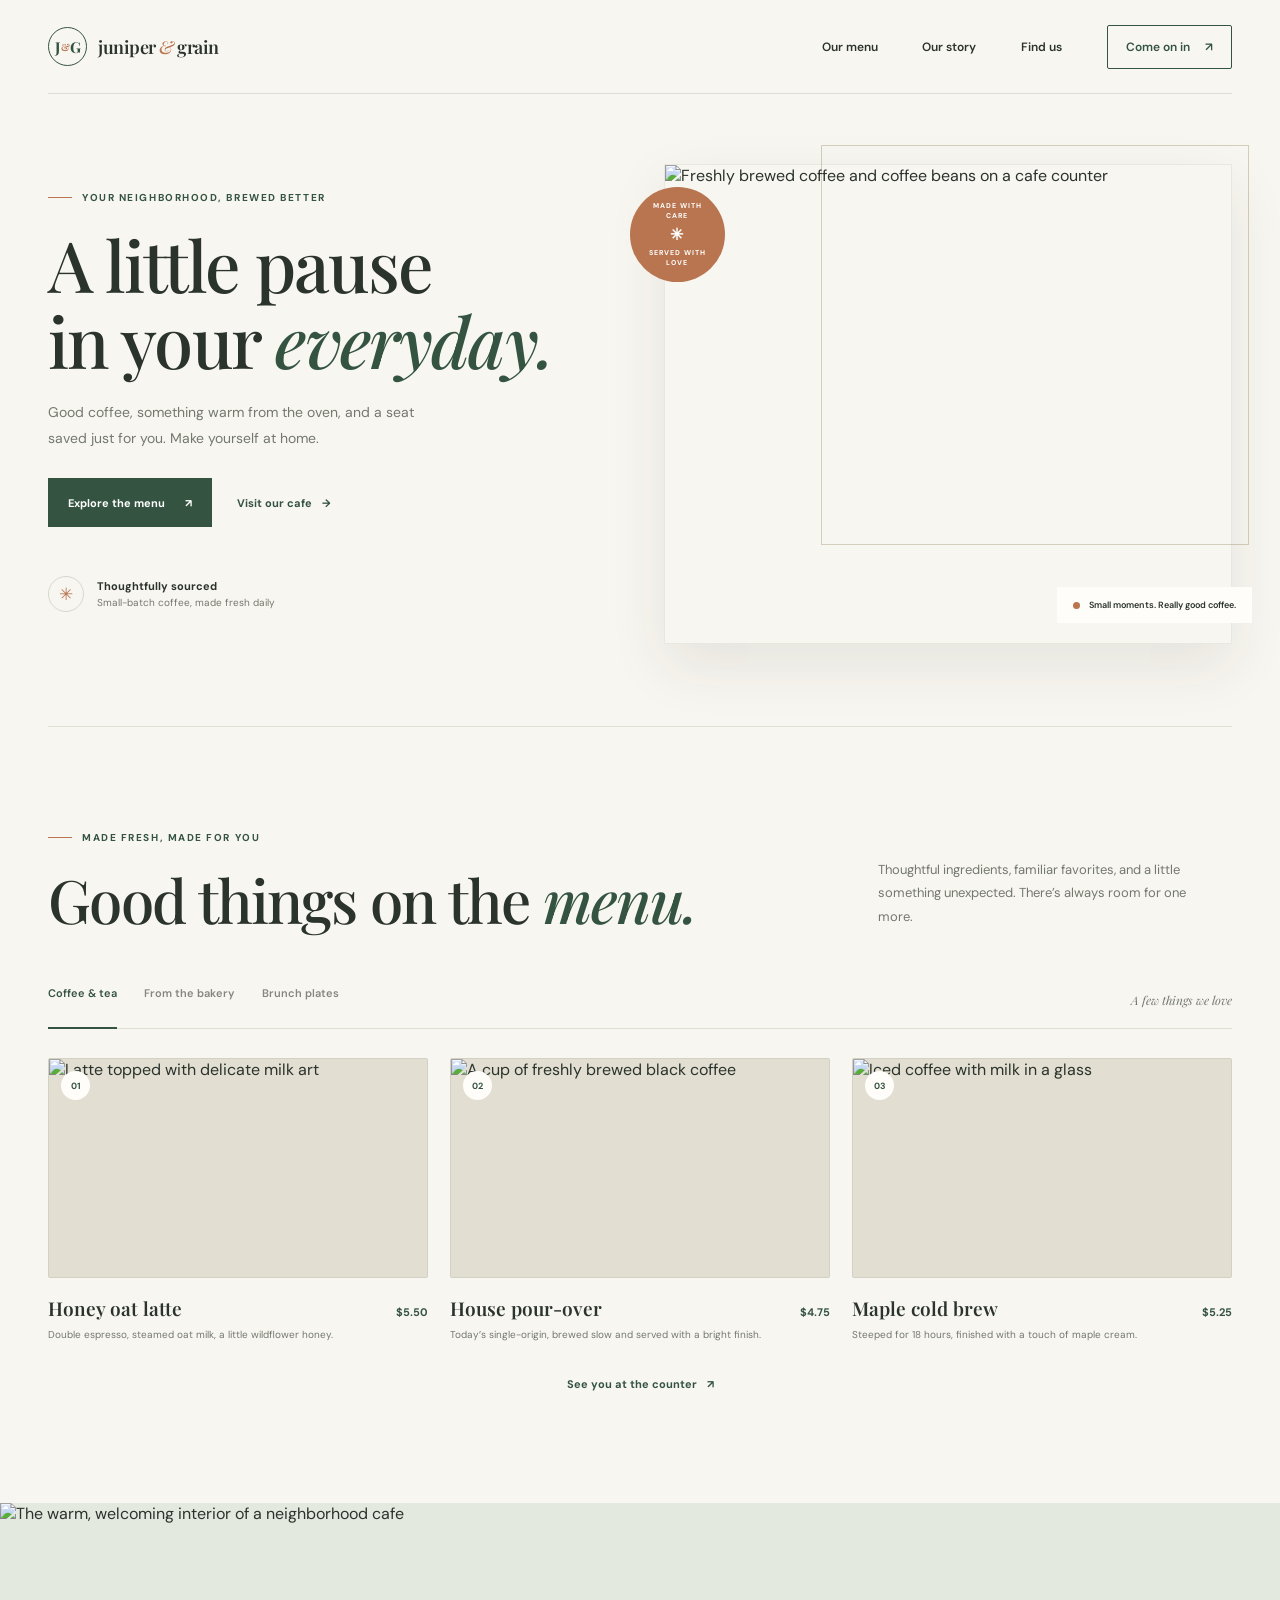
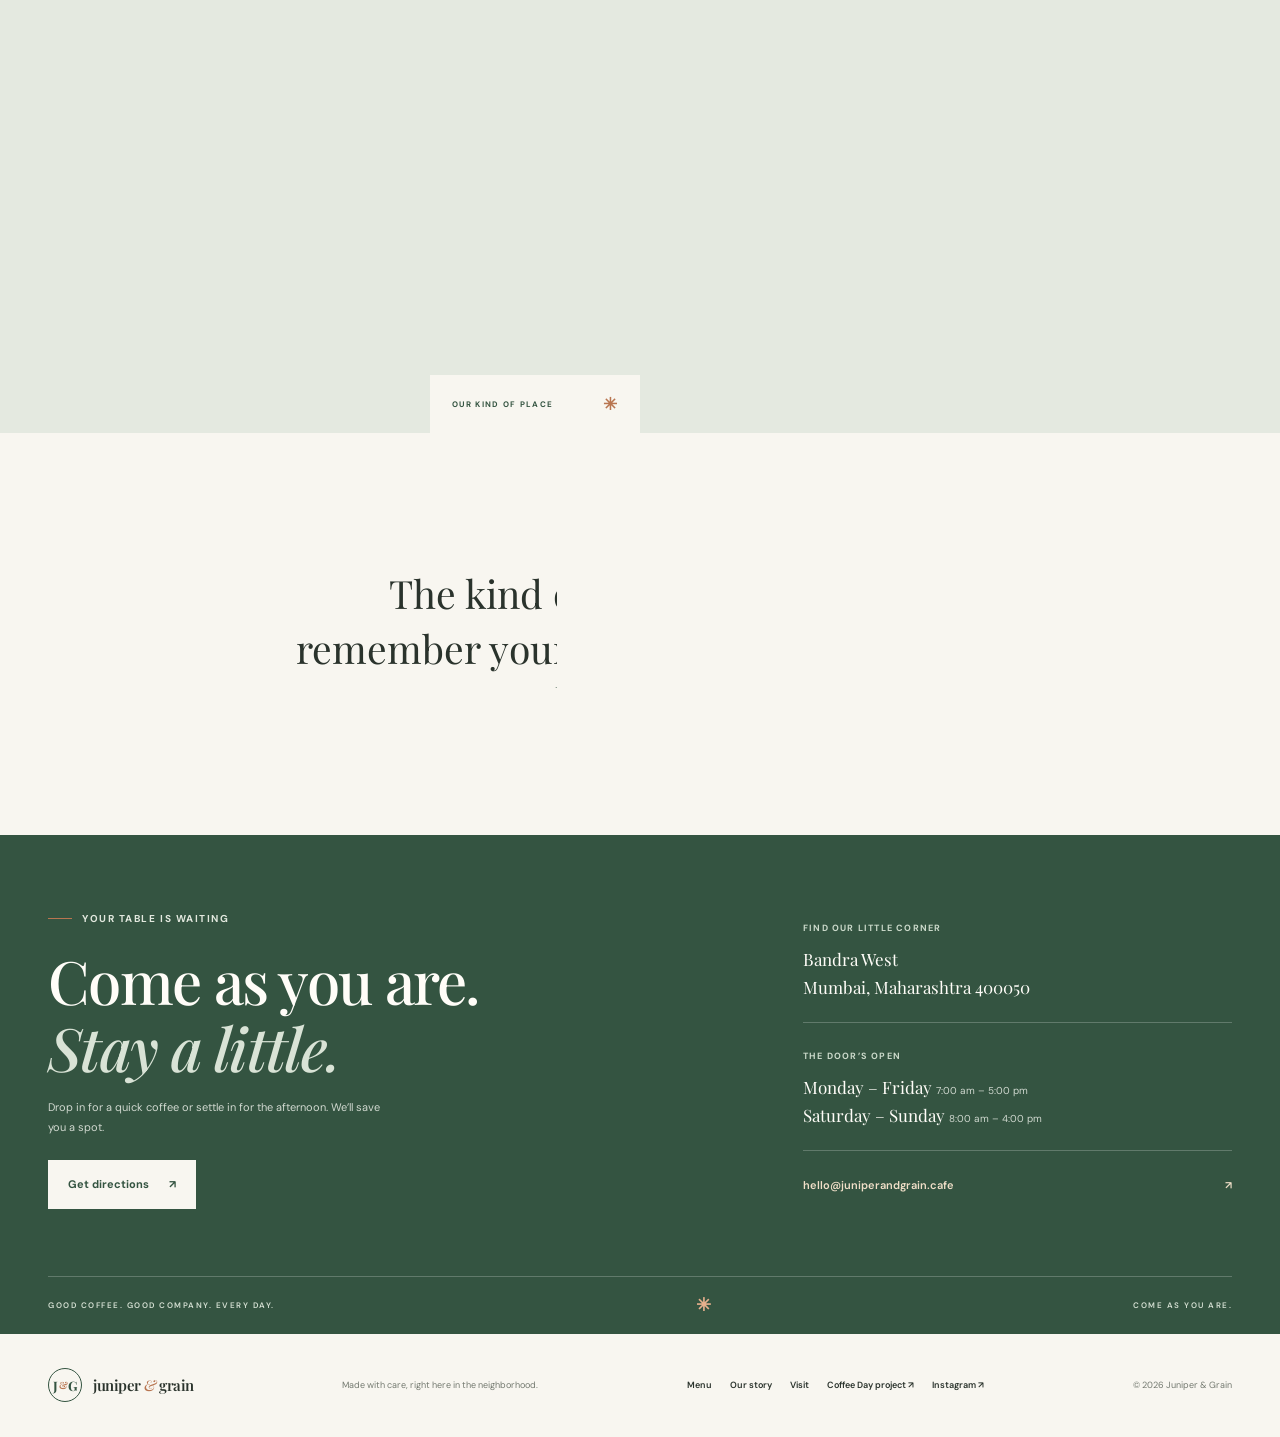
==== commit 5f238f01: "Separate Coffee Day into its own repository Co-authored-by: Copilot <223556219+Copilot@users.noreply" ====
--- a/index.html
+++ b/index.html
@@ -212,7 +212,7 @@
         <a href="#menu">Menu</a>
         <a href="#story">Our story</a>
         <a href="#visit">Visit</a>
-        <a href="coffee-day/index.html">Coffee Day site ↗</a>
+        <a href="https://github.com/satashreec-png/coffee_day_bysatashree">Coffee Day project ↗</a>
         <a href="https://instagram.com" target="_blank" rel="noreferrer">Instagram ↗</a>
       </div>
       <span class="copyright">© <span id="year"></span> Juniper &amp; Grain</span>
